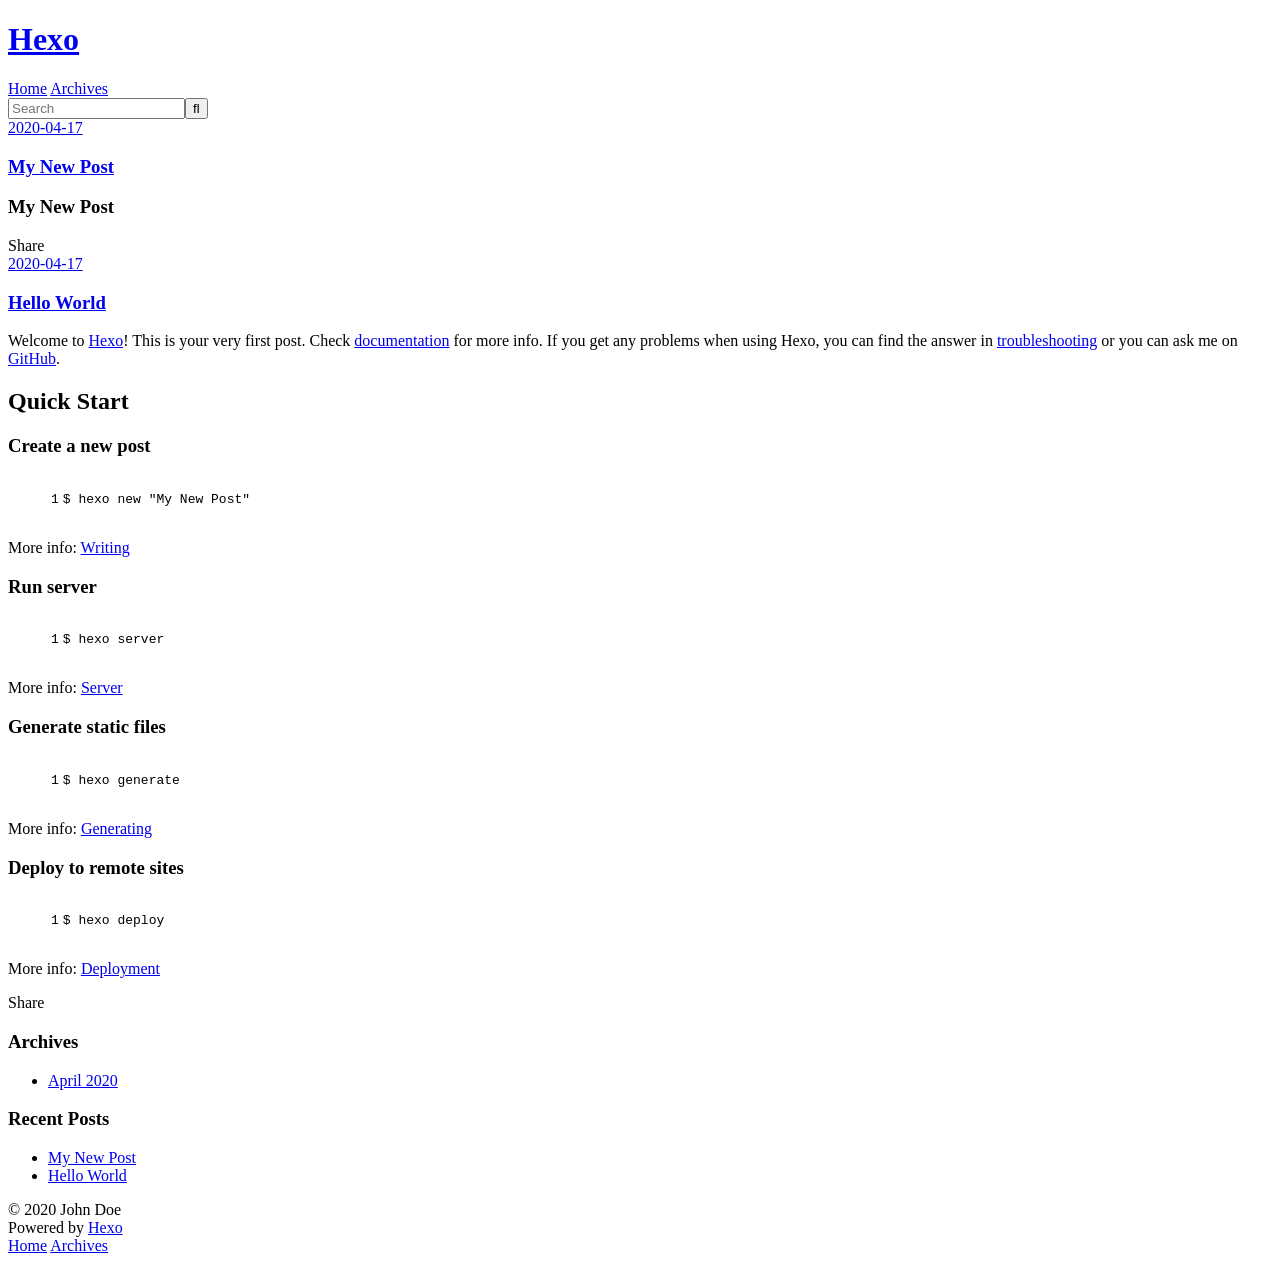
==== index.html @ 0b378f60 "Site updated: 2020-04-17 21:32:09" ====
<!DOCTYPE html>
<html>
<head>
  <meta charset="utf-8">
  

  
  <title>Hexo</title>
  <meta name="viewport" content="width=device-width, initial-scale=1, maximum-scale=1">
  <meta property="og:type" content="website">
<meta property="og:title" content="Hexo">
<meta property="og:url" content="http://yoursite.com/index.html">
<meta property="og:site_name" content="Hexo">
<meta property="og:locale" content="en_US">
<meta property="article:author" content="John Doe">
<meta name="twitter:card" content="summary">
  
    <link rel="alternate" href="/atom.xml" title="Hexo" type="application/atom+xml">
  
  
    <link rel="icon" href="/favicon.png">
  
  
    <link href="//fonts.googleapis.com/css?family=Source+Code+Pro" rel="stylesheet" type="text/css">
  
  
<link rel="stylesheet" href="/css/style.css">

<meta name="generator" content="Hexo 4.2.0"></head>

<body>
  <div id="container">
    <div id="wrap">
      <header id="header">
  <div id="banner"></div>
  <div id="header-outer" class="outer">
    <div id="header-title" class="inner">
      <h1 id="logo-wrap">
        <a href="/" id="logo">Hexo</a>
      </h1>
      
    </div>
    <div id="header-inner" class="inner">
      <nav id="main-nav">
        <a id="main-nav-toggle" class="nav-icon"></a>
        
          <a class="main-nav-link" href="/">Home</a>
        
          <a class="main-nav-link" href="/archives">Archives</a>
        
      </nav>
      <nav id="sub-nav">
        
          <a id="nav-rss-link" class="nav-icon" href="/atom.xml" title="RSS Feed"></a>
        
        <a id="nav-search-btn" class="nav-icon" title="Search"></a>
      </nav>
      <div id="search-form-wrap">
        <form action="//google.com/search" method="get" accept-charset="UTF-8" class="search-form"><input type="search" name="q" class="search-form-input" placeholder="Search"><button type="submit" class="search-form-submit">&#xF002;</button><input type="hidden" name="sitesearch" value="http://yoursite.com"></form>
      </div>
    </div>
  </div>
</header>
      <div class="outer">
        <section id="main">
  
    <article id="post-My-New-Post" class="article article-type-post" itemscope itemprop="blogPost">
  <div class="article-meta">
    <a href="/2020/04/17/My-New-Post/" class="article-date">
  <time datetime="2020-04-17T07:32:28.000Z" itemprop="datePublished">2020-04-17</time>
</a>
    
  </div>
  <div class="article-inner">
    
    
      <header class="article-header">
        
  
    <h1 itemprop="name">
      <a class="article-title" href="/2020/04/17/My-New-Post/">My New Post</a>
    </h1>
  

      </header>
    
    <div class="article-entry" itemprop="articleBody">
      
        <h1 id="My-New-Post"><a href="#My-New-Post" class="headerlink" title="My New Post"></a>My New Post</h1>
      
    </div>
    <footer class="article-footer">
      <a data-url="http://yoursite.com/2020/04/17/My-New-Post/" data-id="ck948cybp000098ot2glpe9fc" class="article-share-link">Share</a>
      
      
    </footer>
  </div>
  
</article>


  
    <article id="post-hello-world" class="article article-type-post" itemscope itemprop="blogPost">
  <div class="article-meta">
    <a href="/2020/04/17/hello-world/" class="article-date">
  <time datetime="2020-04-17T07:24:51.889Z" itemprop="datePublished">2020-04-17</time>
</a>
    
  </div>
  <div class="article-inner">
    
    
      <header class="article-header">
        
  
    <h1 itemprop="name">
      <a class="article-title" href="/2020/04/17/hello-world/">Hello World</a>
    </h1>
  

      </header>
    
    <div class="article-entry" itemprop="articleBody">
      
        <p>Welcome to <a href="https://hexo.io/" target="_blank" rel="noopener">Hexo</a>! This is your very first post. Check <a href="https://hexo.io/docs/" target="_blank" rel="noopener">documentation</a> for more info. If you get any problems when using Hexo, you can find the answer in <a href="https://hexo.io/docs/troubleshooting.html" target="_blank" rel="noopener">troubleshooting</a> or you can ask me on <a href="https://github.com/hexojs/hexo/issues" target="_blank" rel="noopener">GitHub</a>.</p>
<h2 id="Quick-Start"><a href="#Quick-Start" class="headerlink" title="Quick Start"></a>Quick Start</h2><h3 id="Create-a-new-post"><a href="#Create-a-new-post" class="headerlink" title="Create a new post"></a>Create a new post</h3><figure class="highlight bash"><table><tr><td class="gutter"><pre><span class="line">1</span><br></pre></td><td class="code"><pre><span class="line">$ hexo new <span class="string">"My New Post"</span></span><br></pre></td></tr></table></figure>

<p>More info: <a href="https://hexo.io/docs/writing.html" target="_blank" rel="noopener">Writing</a></p>
<h3 id="Run-server"><a href="#Run-server" class="headerlink" title="Run server"></a>Run server</h3><figure class="highlight bash"><table><tr><td class="gutter"><pre><span class="line">1</span><br></pre></td><td class="code"><pre><span class="line">$ hexo server</span><br></pre></td></tr></table></figure>

<p>More info: <a href="https://hexo.io/docs/server.html" target="_blank" rel="noopener">Server</a></p>
<h3 id="Generate-static-files"><a href="#Generate-static-files" class="headerlink" title="Generate static files"></a>Generate static files</h3><figure class="highlight bash"><table><tr><td class="gutter"><pre><span class="line">1</span><br></pre></td><td class="code"><pre><span class="line">$ hexo generate</span><br></pre></td></tr></table></figure>

<p>More info: <a href="https://hexo.io/docs/generating.html" target="_blank" rel="noopener">Generating</a></p>
<h3 id="Deploy-to-remote-sites"><a href="#Deploy-to-remote-sites" class="headerlink" title="Deploy to remote sites"></a>Deploy to remote sites</h3><figure class="highlight bash"><table><tr><td class="gutter"><pre><span class="line">1</span><br></pre></td><td class="code"><pre><span class="line">$ hexo deploy</span><br></pre></td></tr></table></figure>

<p>More info: <a href="https://hexo.io/docs/one-command-deployment.html" target="_blank" rel="noopener">Deployment</a></p>

      
    </div>
    <footer class="article-footer">
      <a data-url="http://yoursite.com/2020/04/17/hello-world/" data-id="ck948cybt000198ot1edp34wn" class="article-share-link">Share</a>
      
      
    </footer>
  </div>
  
</article>


  


</section>
        
          <aside id="sidebar">
  
    

  
    

  
    
  
    
  <div class="widget-wrap">
    <h3 class="widget-title">Archives</h3>
    <div class="widget">
      <ul class="archive-list"><li class="archive-list-item"><a class="archive-list-link" href="/archives/2020/04/">April 2020</a></li></ul>
    </div>
  </div>


  
    
  <div class="widget-wrap">
    <h3 class="widget-title">Recent Posts</h3>
    <div class="widget">
      <ul>
        
          <li>
            <a href="/2020/04/17/My-New-Post/">My New Post</a>
          </li>
        
          <li>
            <a href="/2020/04/17/hello-world/">Hello World</a>
          </li>
        
      </ul>
    </div>
  </div>

  
</aside>
        
      </div>
      <footer id="footer">
  
  <div class="outer">
    <div id="footer-info" class="inner">
      &copy; 2020 John Doe<br>
      Powered by <a href="http://hexo.io/" target="_blank">Hexo</a>
    </div>
  </div>
</footer>
    </div>
    <nav id="mobile-nav">
  
    <a href="/" class="mobile-nav-link">Home</a>
  
    <a href="/archives" class="mobile-nav-link">Archives</a>
  
</nav>
    

<script src="//ajax.googleapis.com/ajax/libs/jquery/2.0.3/jquery.min.js"></script>


  
<link rel="stylesheet" href="/fancybox/jquery.fancybox.css">

  
<script src="/fancybox/jquery.fancybox.pack.js"></script>




<script src="/js/script.js"></script>




  </div>
</body>
</html>
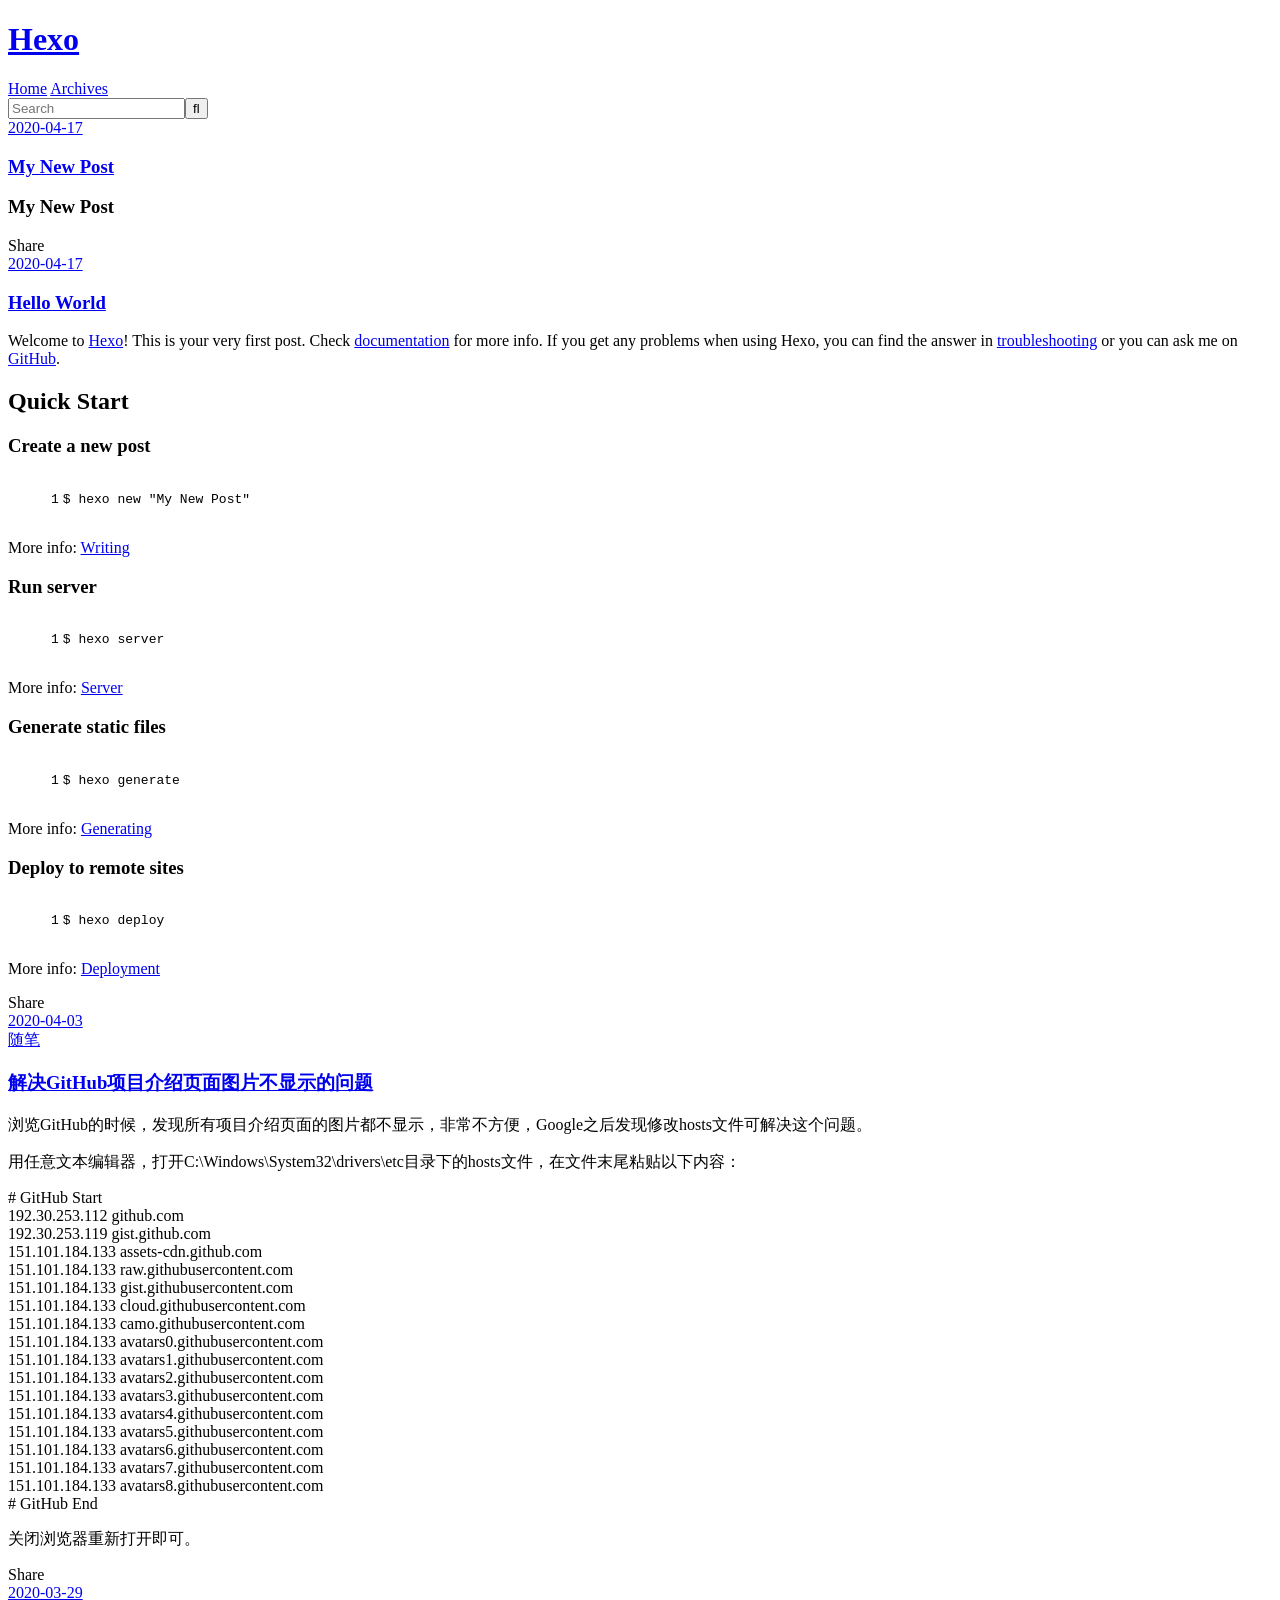
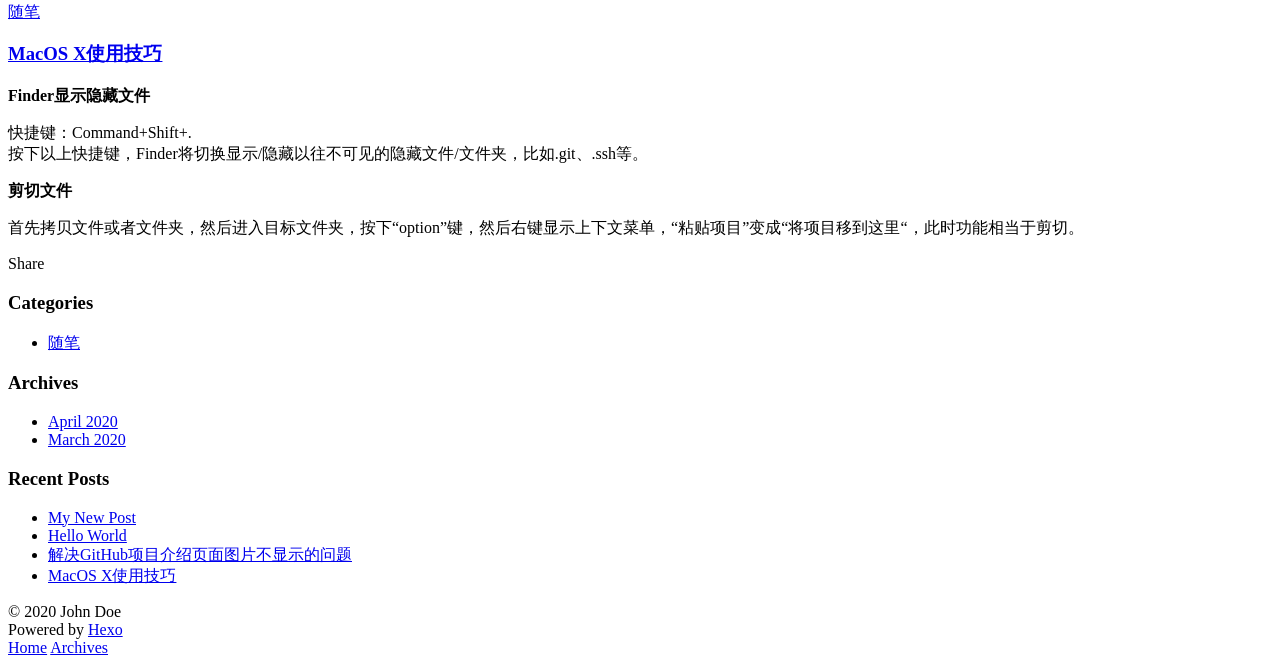
==== commit 588aaa38: "Site updated: 2020-04-17 23:24:12" ====
--- a/index.html
+++ b/index.html
@@ -90,7 +90,7 @@
       
     </div>
     <footer class="article-footer">
-      <a data-url="http://yoursite.com/2020/04/17/My-New-Post/" data-id="ck948cybp000098ot2glpe9fc" class="article-share-link">Share</a>
+      <a data-url="http://yoursite.com/2020/04/17/My-New-Post/" data-id="ck94cf2u40001vwotetg8adjn" class="article-share-link">Share</a>
       
       
     </footer>
@@ -139,7 +139,7 @@
       
     </div>
     <footer class="article-footer">
-      <a data-url="http://yoursite.com/2020/04/17/hello-world/" data-id="ck948cybt000198ot1edp34wn" class="article-share-link">Share</a>
+      <a data-url="http://yoursite.com/2020/04/17/hello-world/" data-id="ck94cf2u70003vwotg46yh1tg" class="article-share-link">Share</a>
       
       
     </footer>
@@ -149,6 +149,94 @@
 
 
   
+    <article id="post-fix-github-broken-image" class="article article-type-post" itemscope itemprop="blogPost">
+  <div class="article-meta">
+    <a href="/2020/04/03/fix-github-broken-image/" class="article-date">
+  <time datetime="2020-04-03T01:59:20.000Z" itemprop="datePublished">2020-04-03</time>
+</a>
+    
+  <div class="article-category">
+    <a class="article-category-link" href="/categories/%E9%9A%8F%E7%AC%94/">随笔</a>
+  </div>
+
+  </div>
+  <div class="article-inner">
+    
+    
+      <header class="article-header">
+        
+  
+    <h1 itemprop="name">
+      <a class="article-title" href="/2020/04/03/fix-github-broken-image/">解决GitHub项目介绍页面图片不显示的问题</a>
+    </h1>
+  
+
+      </header>
+    
+    <div class="article-entry" itemprop="articleBody">
+      
+        <p>浏览GitHub的时候，发现所有项目介绍页面的图片都不显示，非常不方便，Google之后发现修改hosts文件可解决这个问题。</p>
+<p>用任意文本编辑器，打开C:\Windows\System32\drivers\etc目录下的hosts文件，在文件末尾粘贴以下内容：</p>
+<p># GitHub Start<br>192.30.253.112 github.com<br>192.30.253.119 gist.github.com<br>151.101.184.133 assets-cdn.github.com<br>151.101.184.133 raw.githubusercontent.com<br>151.101.184.133 gist.githubusercontent.com<br>151.101.184.133 cloud.githubusercontent.com<br>151.101.184.133 camo.githubusercontent.com<br>151.101.184.133 avatars0.githubusercontent.com<br>151.101.184.133 avatars1.githubusercontent.com<br>151.101.184.133 avatars2.githubusercontent.com<br>151.101.184.133 avatars3.githubusercontent.com<br>151.101.184.133 avatars4.githubusercontent.com<br>151.101.184.133 avatars5.githubusercontent.com<br>151.101.184.133 avatars6.githubusercontent.com<br>151.101.184.133 avatars7.githubusercontent.com<br>151.101.184.133 avatars8.githubusercontent.com<br># GitHub End</p>
+<p>关闭浏览器重新打开即可。</p>
+
+      
+    </div>
+    <footer class="article-footer">
+      <a data-url="http://yoursite.com/2020/04/03/fix-github-broken-image/" data-id="ck94cf2u80004vwot5b9wc4i2" class="article-share-link">Share</a>
+      
+      
+    </footer>
+  </div>
+  
+</article>
+
+
+  
+    <article id="post-MacOS-X使用技巧" class="article article-type-post" itemscope itemprop="blogPost">
+  <div class="article-meta">
+    <a href="/2020/03/29/MacOS-X%E4%BD%BF%E7%94%A8%E6%8A%80%E5%B7%A7/" class="article-date">
+  <time datetime="2020-03-29T12:59:58.000Z" itemprop="datePublished">2020-03-29</time>
+</a>
+    
+  <div class="article-category">
+    <a class="article-category-link" href="/categories/%E9%9A%8F%E7%AC%94/">随笔</a>
+  </div>
+
+  </div>
+  <div class="article-inner">
+    
+    
+      <header class="article-header">
+        
+  
+    <h1 itemprop="name">
+      <a class="article-title" href="/2020/03/29/MacOS-X%E4%BD%BF%E7%94%A8%E6%8A%80%E5%B7%A7/">MacOS X使用技巧</a>
+    </h1>
+  
+
+      </header>
+    
+    <div class="article-entry" itemprop="articleBody">
+      
+        <p><strong>Finder显示隐藏文件</strong></p>
+<p>快捷键：Command+Shift+.<br>按下以上快捷键，Finder将切换显示/隐藏以往不可见的隐藏文件/文件夹，比如.git、.ssh等。</p>
+<p><strong>剪切文件</strong></p>
+<p>首先拷贝文件或者文件夹，然后进入目标文件夹，按下“option”键，然后右键显示上下文菜单，“粘贴项目”变成“将项目移到这里“，此时功能相当于剪切。</p>
+
+      
+    </div>
+    <footer class="article-footer">
+      <a data-url="http://yoursite.com/2020/03/29/MacOS-X%E4%BD%BF%E7%94%A8%E6%8A%80%E5%B7%A7/" data-id="ck94cf2tz0000vwotcxjwapz0" class="article-share-link">Share</a>
+      
+      
+    </footer>
+  </div>
+  
+</article>
+
+
+  
 
 
 </section>
@@ -156,6 +244,13 @@
           <aside id="sidebar">
   
     
+  <div class="widget-wrap">
+    <h3 class="widget-title">Categories</h3>
+    <div class="widget">
+      <ul class="category-list"><li class="category-list-item"><a class="category-list-link" href="/categories/%E9%9A%8F%E7%AC%94/">随笔</a></li></ul>
+    </div>
+  </div>
+
 
   
     
@@ -167,7 +262,7 @@
   <div class="widget-wrap">
     <h3 class="widget-title">Archives</h3>
     <div class="widget">
-      <ul class="archive-list"><li class="archive-list-item"><a class="archive-list-link" href="/archives/2020/04/">April 2020</a></li></ul>
+      <ul class="archive-list"><li class="archive-list-item"><a class="archive-list-link" href="/archives/2020/04/">April 2020</a></li><li class="archive-list-item"><a class="archive-list-link" href="/archives/2020/03/">March 2020</a></li></ul>
     </div>
   </div>
 
@@ -187,6 +282,14 @@
             <a href="/2020/04/17/hello-world/">Hello World</a>
           </li>
         
+          <li>
+            <a href="/2020/04/03/fix-github-broken-image/">解决GitHub项目介绍页面图片不显示的问题</a>
+          </li>
+        
+          <li>
+            <a href="/2020/03/29/MacOS-X%E4%BD%BF%E7%94%A8%E6%8A%80%E5%B7%A7/">MacOS X使用技巧</a>
+          </li>
+        
       </ul>
     </div>
   </div>
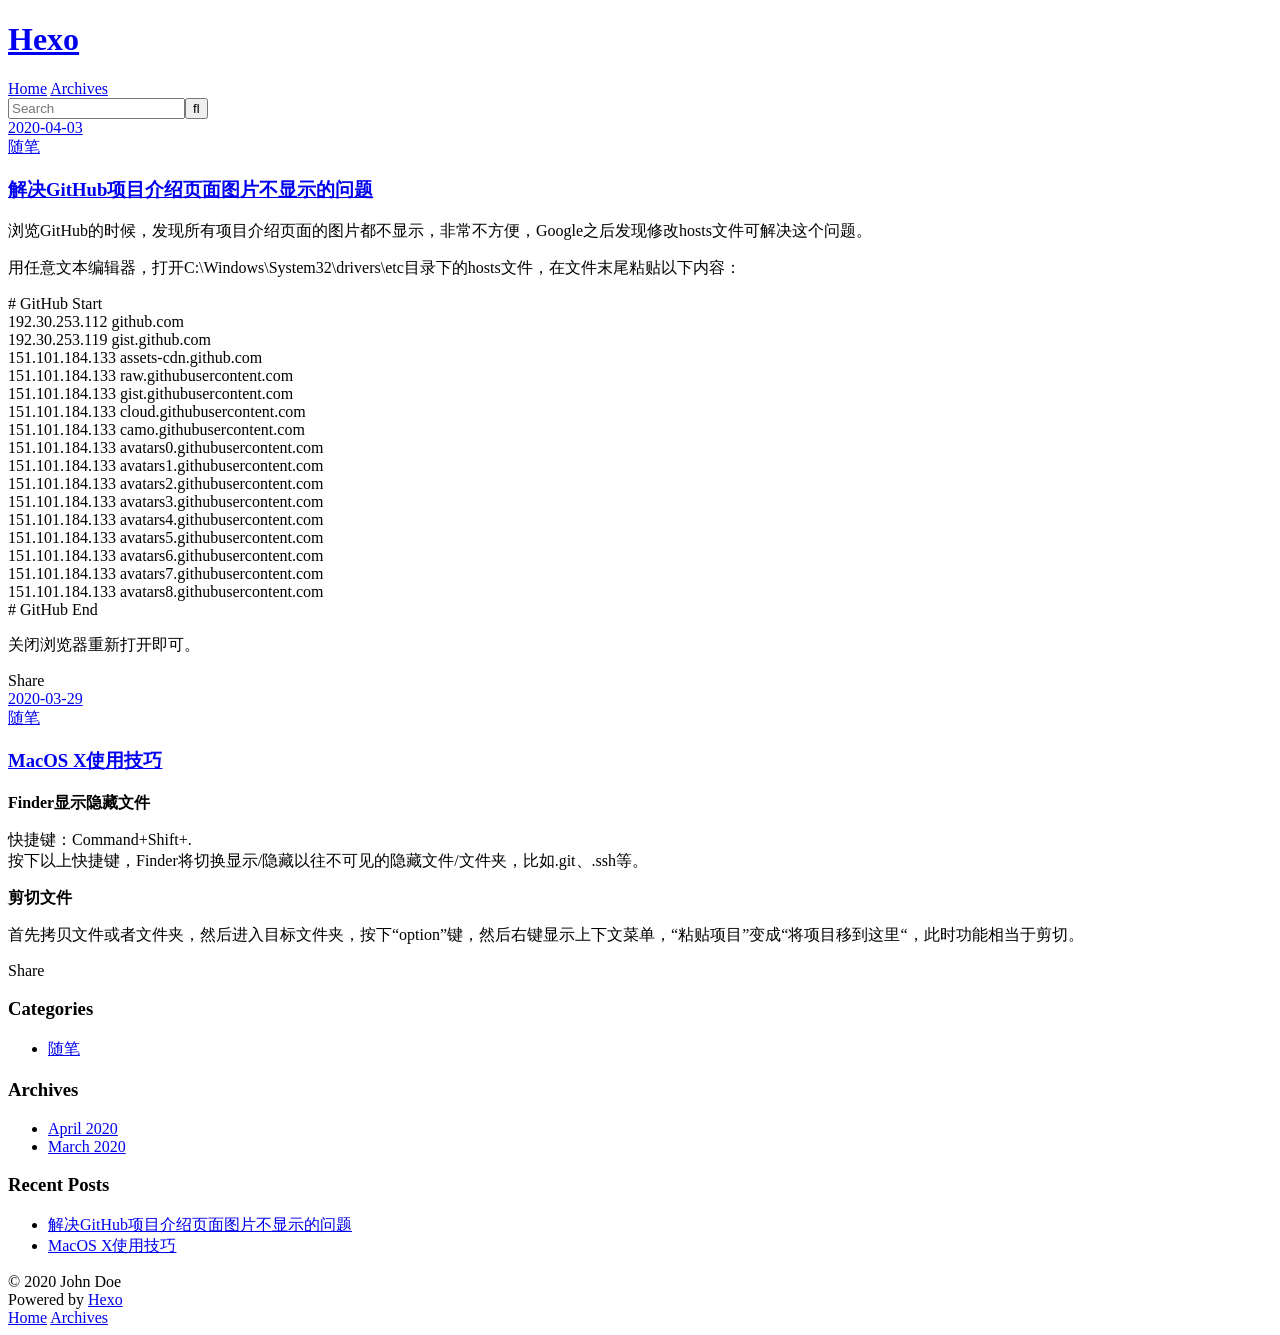
==== commit 92699552: "Site updated: 2020-04-17 23:25:59" ====
--- a/index.html
+++ b/index.html
@@ -64,91 +64,6 @@
       <div class="outer">
         <section id="main">
   
-    <article id="post-My-New-Post" class="article article-type-post" itemscope itemprop="blogPost">
-  <div class="article-meta">
-    <a href="/2020/04/17/My-New-Post/" class="article-date">
-  <time datetime="2020-04-17T07:32:28.000Z" itemprop="datePublished">2020-04-17</time>
-</a>
-    
-  </div>
-  <div class="article-inner">
-    
-    
-      <header class="article-header">
-        
-  
-    <h1 itemprop="name">
-      <a class="article-title" href="/2020/04/17/My-New-Post/">My New Post</a>
-    </h1>
-  
-
-      </header>
-    
-    <div class="article-entry" itemprop="articleBody">
-      
-        <h1 id="My-New-Post"><a href="#My-New-Post" class="headerlink" title="My New Post"></a>My New Post</h1>
-      
-    </div>
-    <footer class="article-footer">
-      <a data-url="http://yoursite.com/2020/04/17/My-New-Post/" data-id="ck94cf2u40001vwotetg8adjn" class="article-share-link">Share</a>
-      
-      
-    </footer>
-  </div>
-  
-</article>
-
-
-  
-    <article id="post-hello-world" class="article article-type-post" itemscope itemprop="blogPost">
-  <div class="article-meta">
-    <a href="/2020/04/17/hello-world/" class="article-date">
-  <time datetime="2020-04-17T07:24:51.889Z" itemprop="datePublished">2020-04-17</time>
-</a>
-    
-  </div>
-  <div class="article-inner">
-    
-    
-      <header class="article-header">
-        
-  
-    <h1 itemprop="name">
-      <a class="article-title" href="/2020/04/17/hello-world/">Hello World</a>
-    </h1>
-  
-
-      </header>
-    
-    <div class="article-entry" itemprop="articleBody">
-      
-        <p>Welcome to <a href="https://hexo.io/" target="_blank" rel="noopener">Hexo</a>! This is your very first post. Check <a href="https://hexo.io/docs/" target="_blank" rel="noopener">documentation</a> for more info. If you get any problems when using Hexo, you can find the answer in <a href="https://hexo.io/docs/troubleshooting.html" target="_blank" rel="noopener">troubleshooting</a> or you can ask me on <a href="https://github.com/hexojs/hexo/issues" target="_blank" rel="noopener">GitHub</a>.</p>
-<h2 id="Quick-Start"><a href="#Quick-Start" class="headerlink" title="Quick Start"></a>Quick Start</h2><h3 id="Create-a-new-post"><a href="#Create-a-new-post" class="headerlink" title="Create a new post"></a>Create a new post</h3><figure class="highlight bash"><table><tr><td class="gutter"><pre><span class="line">1</span><br></pre></td><td class="code"><pre><span class="line">$ hexo new <span class="string">"My New Post"</span></span><br></pre></td></tr></table></figure>
-
-<p>More info: <a href="https://hexo.io/docs/writing.html" target="_blank" rel="noopener">Writing</a></p>
-<h3 id="Run-server"><a href="#Run-server" class="headerlink" title="Run server"></a>Run server</h3><figure class="highlight bash"><table><tr><td class="gutter"><pre><span class="line">1</span><br></pre></td><td class="code"><pre><span class="line">$ hexo server</span><br></pre></td></tr></table></figure>
-
-<p>More info: <a href="https://hexo.io/docs/server.html" target="_blank" rel="noopener">Server</a></p>
-<h3 id="Generate-static-files"><a href="#Generate-static-files" class="headerlink" title="Generate static files"></a>Generate static files</h3><figure class="highlight bash"><table><tr><td class="gutter"><pre><span class="line">1</span><br></pre></td><td class="code"><pre><span class="line">$ hexo generate</span><br></pre></td></tr></table></figure>
-
-<p>More info: <a href="https://hexo.io/docs/generating.html" target="_blank" rel="noopener">Generating</a></p>
-<h3 id="Deploy-to-remote-sites"><a href="#Deploy-to-remote-sites" class="headerlink" title="Deploy to remote sites"></a>Deploy to remote sites</h3><figure class="highlight bash"><table><tr><td class="gutter"><pre><span class="line">1</span><br></pre></td><td class="code"><pre><span class="line">$ hexo deploy</span><br></pre></td></tr></table></figure>
-
-<p>More info: <a href="https://hexo.io/docs/one-command-deployment.html" target="_blank" rel="noopener">Deployment</a></p>
-
-      
-    </div>
-    <footer class="article-footer">
-      <a data-url="http://yoursite.com/2020/04/17/hello-world/" data-id="ck94cf2u70003vwotg46yh1tg" class="article-share-link">Share</a>
-      
-      
-    </footer>
-  </div>
-  
-</article>
-
-
-  
     <article id="post-fix-github-broken-image" class="article article-type-post" itemscope itemprop="blogPost">
   <div class="article-meta">
     <a href="/2020/04/03/fix-github-broken-image/" class="article-date">
@@ -275,14 +190,6 @@
       <ul>
         
           <li>
-            <a href="/2020/04/17/My-New-Post/">My New Post</a>
-          </li>
-        
-          <li>
-            <a href="/2020/04/17/hello-world/">Hello World</a>
-          </li>
-        
-          <li>
             <a href="/2020/04/03/fix-github-broken-image/">解决GitHub项目介绍页面图片不显示的问题</a>
           </li>
         
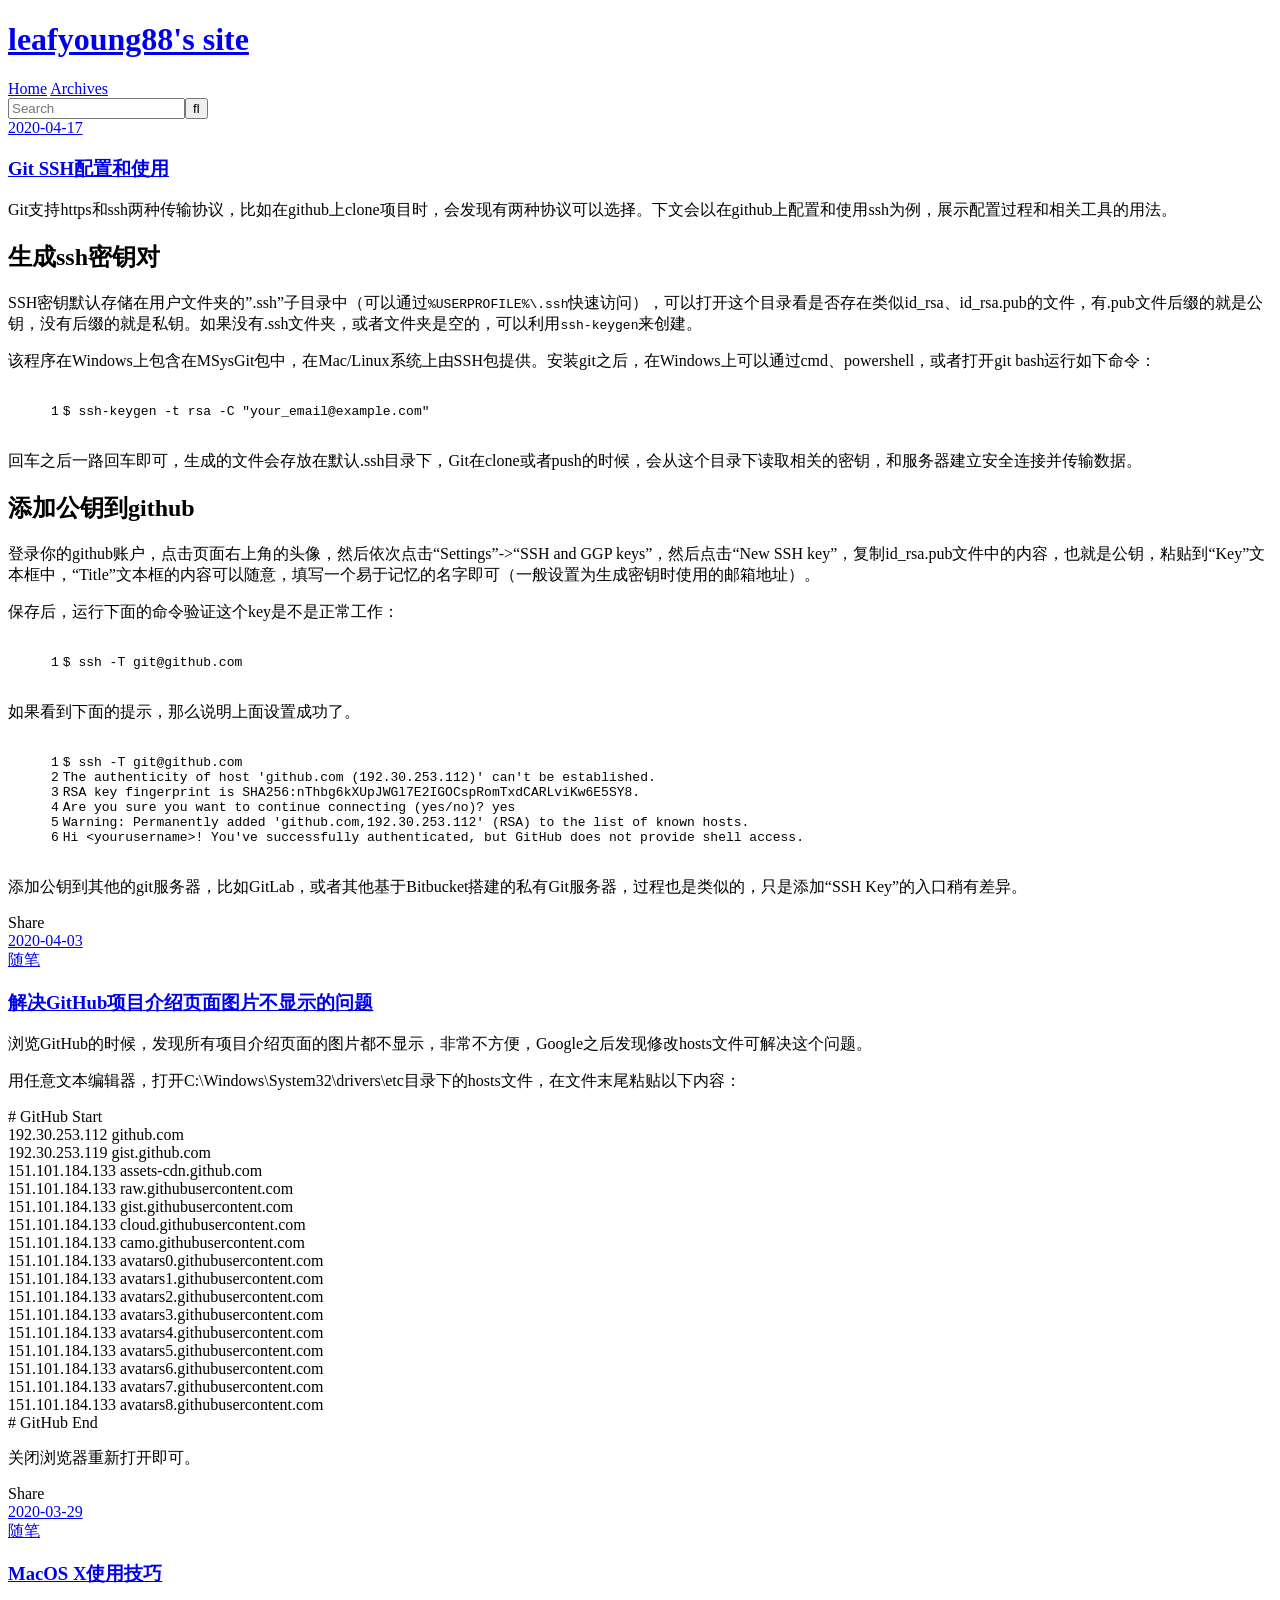
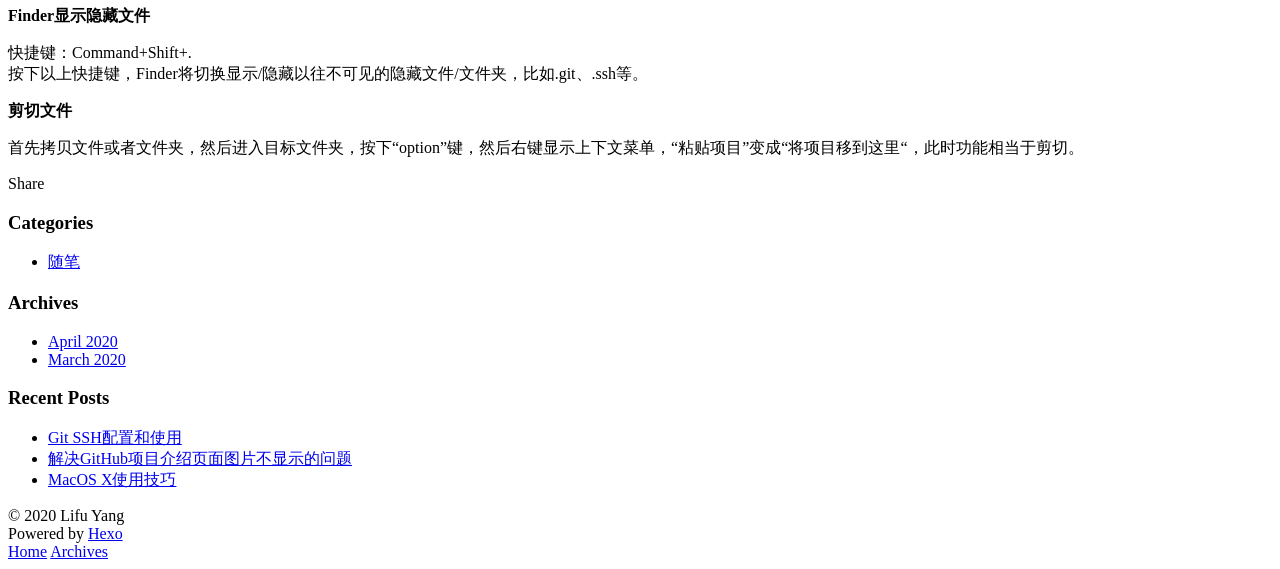
==== commit 2b7185af: "Site updated: 2020-04-17 23:34:33" ====
--- a/index.html
+++ b/index.html
@@ -5,17 +5,17 @@
   
 
   
-  <title>Hexo</title>
+  <title>leafyoung88&#39;s site</title>
   <meta name="viewport" content="width=device-width, initial-scale=1, maximum-scale=1">
   <meta property="og:type" content="website">
-<meta property="og:title" content="Hexo">
-<meta property="og:url" content="http://yoursite.com/index.html">
-<meta property="og:site_name" content="Hexo">
+<meta property="og:title" content="leafyoung88&#39;s site">
+<meta property="og:url" content="http://leafyoung88.github.io/index.html">
+<meta property="og:site_name" content="leafyoung88&#39;s site">
 <meta property="og:locale" content="en_US">
-<meta property="article:author" content="John Doe">
+<meta property="article:author" content="Lifu Yang">
 <meta name="twitter:card" content="summary">
   
-    <link rel="alternate" href="/atom.xml" title="Hexo" type="application/atom+xml">
+    <link rel="alternate" href="/atom.xml" title="leafyoung88&#39;s site" type="application/atom+xml">
   
   
     <link rel="icon" href="/favicon.png">
@@ -36,7 +36,7 @@
   <div id="header-outer" class="outer">
     <div id="header-title" class="inner">
       <h1 id="logo-wrap">
-        <a href="/" id="logo">Hexo</a>
+        <a href="/" id="logo">leafyoung88&#39;s site</a>
       </h1>
       
     </div>
@@ -56,13 +56,63 @@
         <a id="nav-search-btn" class="nav-icon" title="Search"></a>
       </nav>
       <div id="search-form-wrap">
-        <form action="//google.com/search" method="get" accept-charset="UTF-8" class="search-form"><input type="search" name="q" class="search-form-input" placeholder="Search"><button type="submit" class="search-form-submit">&#xF002;</button><input type="hidden" name="sitesearch" value="http://yoursite.com"></form>
+        <form action="//google.com/search" method="get" accept-charset="UTF-8" class="search-form"><input type="search" name="q" class="search-form-input" placeholder="Search"><button type="submit" class="search-form-submit">&#xF002;</button><input type="hidden" name="sitesearch" value="http://leafyoung88.github.io"></form>
       </div>
     </div>
   </div>
 </header>
       <div class="outer">
         <section id="main">
+  
+    <article id="post-Git-SSH配置和使用" class="article article-type-post" itemscope itemprop="blogPost">
+  <div class="article-meta">
+    <a href="/2020/04/17/Git-SSH%E9%85%8D%E7%BD%AE%E5%92%8C%E4%BD%BF%E7%94%A8/" class="article-date">
+  <time datetime="2020-04-17T15:29:57.000Z" itemprop="datePublished">2020-04-17</time>
+</a>
+    
+  </div>
+  <div class="article-inner">
+    
+    
+      <header class="article-header">
+        
+  
+    <h1 itemprop="name">
+      <a class="article-title" href="/2020/04/17/Git-SSH%E9%85%8D%E7%BD%AE%E5%92%8C%E4%BD%BF%E7%94%A8/">Git SSH配置和使用</a>
+    </h1>
+  
+
+      </header>
+    
+    <div class="article-entry" itemprop="articleBody">
+      
+        <p>Git支持https和ssh两种传输协议，比如在github上clone项目时，会发现有两种协议可以选择。下文会以在github上配置和使用ssh为例，展示配置过程和相关工具的用法。</p>
+<h2 id="生成ssh密钥对"><a href="#生成ssh密钥对" class="headerlink" title="生成ssh密钥对"></a>生成ssh密钥对</h2><p>SSH密钥默认存储在用户文件夹的”.ssh”子目录中（可以通过<code>%USERPROFILE%\.ssh</code>快速访问），可以打开这个目录看是否存在类似id_rsa、id_rsa.pub的文件，有.pub文件后缀的就是公钥，没有后缀的就是私钥。如果没有.ssh文件夹，或者文件夹是空的，可以利用<code>ssh-keygen</code>来创建。</p>
+<p> 该程序在Windows上包含在MSysGit包中，在Mac/Linux系统上由SSH包提供。安装git之后，在Windows上可以通过cmd、powershell，或者打开git bash运行如下命令：</p>
+<figure class="highlight bash"><table><tr><td class="gutter"><pre><span class="line">1</span><br></pre></td><td class="code"><pre><span class="line">$ ssh-keygen -t rsa -C <span class="string">"your_email@example.com"</span></span><br></pre></td></tr></table></figure>
+
+<p>回车之后一路回车即可，生成的文件会存放在默认.ssh目录下，Git在clone或者push的时候，会从这个目录下读取相关的密钥，和服务器建立安全连接并传输数据。</p>
+<h2 id="添加公钥到github"><a href="#添加公钥到github" class="headerlink" title="添加公钥到github"></a>添加公钥到github</h2><p>登录你的github账户，点击页面右上角的头像，然后依次点击“Settings”-&gt;“SSH and GGP keys”，然后点击“New SSH key”，复制id_rsa.pub文件中的内容，也就是公钥，粘贴到“Key”文本框中，“Title”文本框的内容可以随意，填写一个易于记忆的名字即可（一般设置为生成密钥时使用的邮箱地址）。</p>
+<p>保存后，运行下面的命令验证这个key是不是正常工作：</p>
+<figure class="highlight bash"><table><tr><td class="gutter"><pre><span class="line">1</span><br></pre></td><td class="code"><pre><span class="line">$ ssh -T git@github.com</span><br></pre></td></tr></table></figure>
+
+<p>如果看到下面的提示，那么说明上面设置成功了。</p>
+<figure class="highlight bash"><table><tr><td class="gutter"><pre><span class="line">1</span><br><span class="line">2</span><br><span class="line">3</span><br><span class="line">4</span><br><span class="line">5</span><br><span class="line">6</span><br></pre></td><td class="code"><pre><span class="line">$ ssh -T git@github.com</span><br><span class="line">The authenticity of host <span class="string">'github.com (192.30.253.112)'</span> can<span class="string">'t be established.</span></span><br><span class="line"><span class="string">RSA key fingerprint is SHA256:nThbg6kXUpJWGl7E2IGOCspRomTxdCARLviKw6E5SY8.</span></span><br><span class="line"><span class="string">Are you sure you want to continue connecting (yes/no)? yes</span></span><br><span class="line"><span class="string">Warning: Permanently added '</span>github.com,192.30.253.112<span class="string">' (RSA) to the list of known hosts.</span></span><br><span class="line"><span class="string">Hi &lt;yourusername&gt;! You'</span>ve successfully authenticated, but GitHub does not provide shell access.</span><br></pre></td></tr></table></figure>
+
+<p>添加公钥到其他的git服务器，比如GitLab，或者其他基于Bitbucket搭建的私有Git服务器，过程也是类似的，只是添加“SSH Key”的入口稍有差异。</p>
+
+      
+    </div>
+    <footer class="article-footer">
+      <a data-url="http://leafyoung88.github.io/2020/04/17/Git-SSH%E9%85%8D%E7%BD%AE%E5%92%8C%E4%BD%BF%E7%94%A8/" data-id="ck94csgpf0000vsotdiz9fmmb" class="article-share-link">Share</a>
+      
+      
+    </footer>
+  </div>
+  
+</article>
+
+
   
     <article id="post-fix-github-broken-image" class="article article-type-post" itemscope itemprop="blogPost">
   <div class="article-meta">
@@ -98,7 +148,7 @@
       
     </div>
     <footer class="article-footer">
-      <a data-url="http://yoursite.com/2020/04/03/fix-github-broken-image/" data-id="ck94cf2u80004vwot5b9wc4i2" class="article-share-link">Share</a>
+      <a data-url="http://leafyoung88.github.io/2020/04/03/fix-github-broken-image/" data-id="ck94csgpk0002vsot4yngb3zk" class="article-share-link">Share</a>
       
       
     </footer>
@@ -142,7 +192,7 @@
       
     </div>
     <footer class="article-footer">
-      <a data-url="http://yoursite.com/2020/03/29/MacOS-X%E4%BD%BF%E7%94%A8%E6%8A%80%E5%B7%A7/" data-id="ck94cf2tz0000vwotcxjwapz0" class="article-share-link">Share</a>
+      <a data-url="http://leafyoung88.github.io/2020/03/29/MacOS-X%E4%BD%BF%E7%94%A8%E6%8A%80%E5%B7%A7/" data-id="ck94csgpj0001vsotgro779c4" class="article-share-link">Share</a>
       
       
     </footer>
@@ -190,6 +240,10 @@
       <ul>
         
           <li>
+            <a href="/2020/04/17/Git-SSH%E9%85%8D%E7%BD%AE%E5%92%8C%E4%BD%BF%E7%94%A8/">Git SSH配置和使用</a>
+          </li>
+        
+          <li>
             <a href="/2020/04/03/fix-github-broken-image/">解决GitHub项目介绍页面图片不显示的问题</a>
           </li>
         
@@ -209,7 +263,7 @@
   
   <div class="outer">
     <div id="footer-info" class="inner">
-      &copy; 2020 John Doe<br>
+      &copy; 2020 Lifu Yang<br>
       Powered by <a href="http://hexo.io/" target="_blank">Hexo</a>
     </div>
   </div>
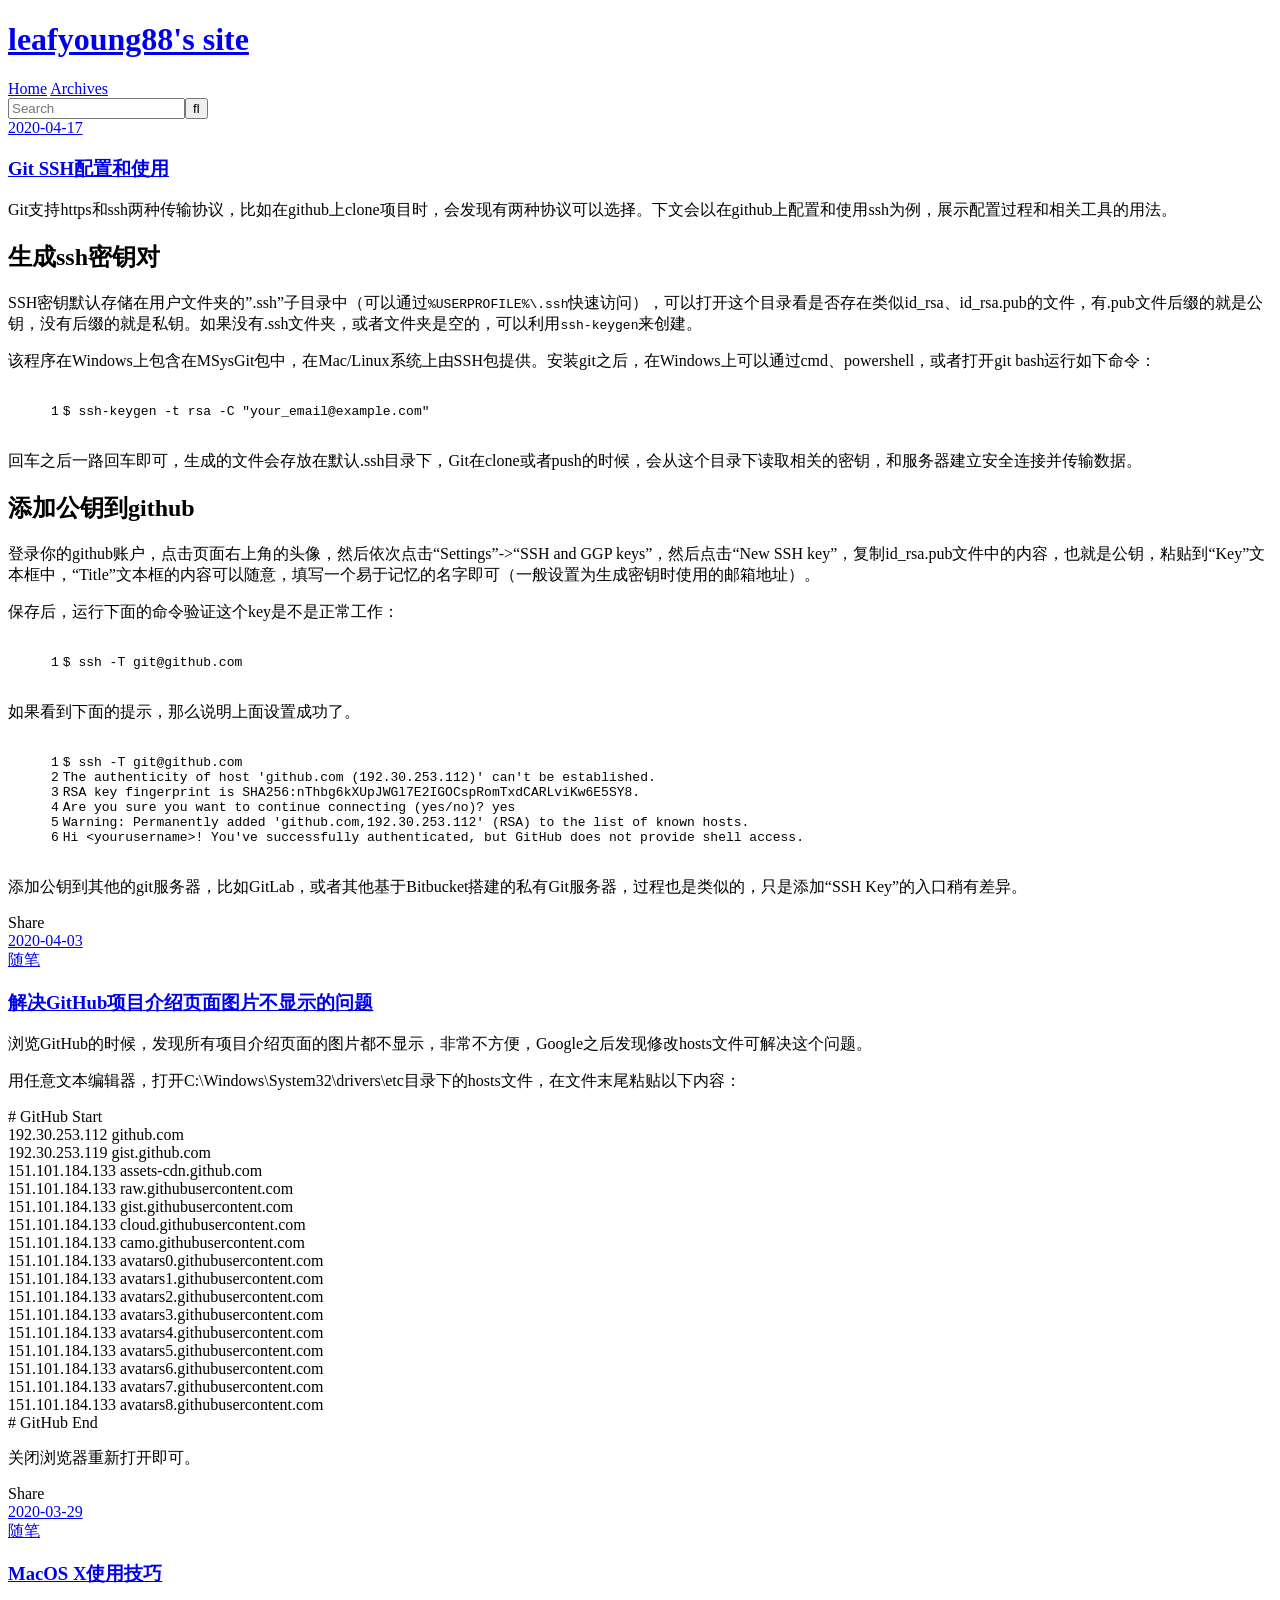
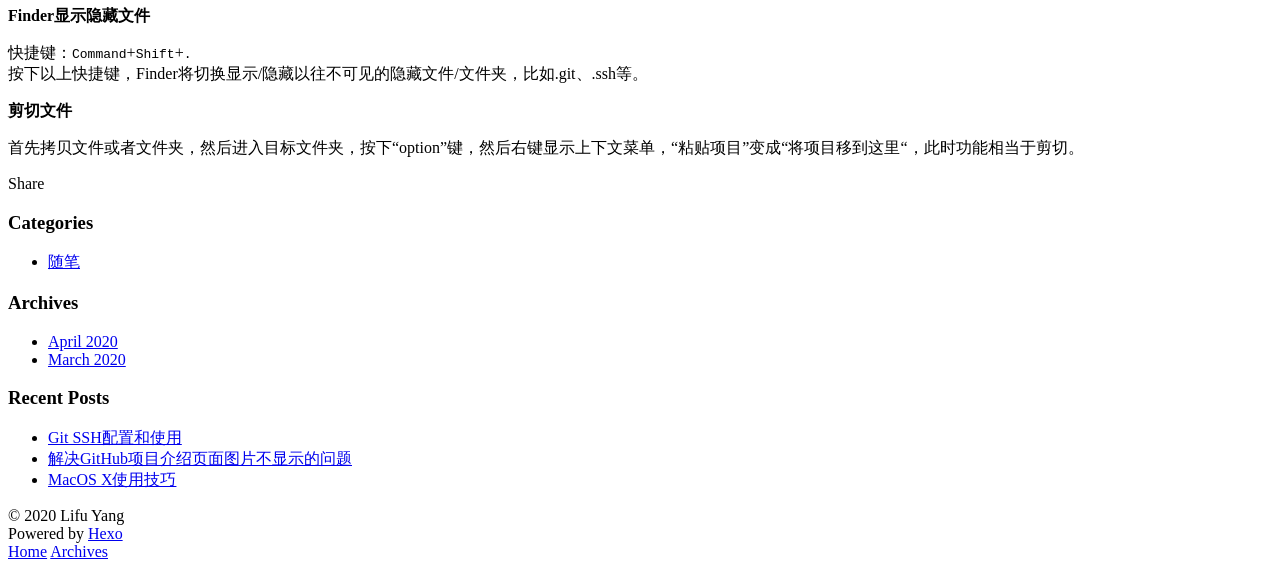
==== commit 432e619a: "Site updated: 2020-04-17 23:36:46" ====
--- a/index.html
+++ b/index.html
@@ -185,7 +185,7 @@
     <div class="article-entry" itemprop="articleBody">
       
         <p><strong>Finder显示隐藏文件</strong></p>
-<p>快捷键：Command+Shift+.<br>按下以上快捷键，Finder将切换显示/隐藏以往不可见的隐藏文件/文件夹，比如.git、.ssh等。</p>
+<p>快捷键：<kbd>Command</kbd>+<kbd>Shift</kbd>+<kbd>.</kbd><br>按下以上快捷键，Finder将切换显示/隐藏以往不可见的隐藏文件/文件夹，比如.git、.ssh等。</p>
 <p><strong>剪切文件</strong></p>
 <p>首先拷贝文件或者文件夹，然后进入目标文件夹，按下“option”键，然后右键显示上下文菜单，“粘贴项目”变成“将项目移到这里“，此时功能相当于剪切。</p>
 
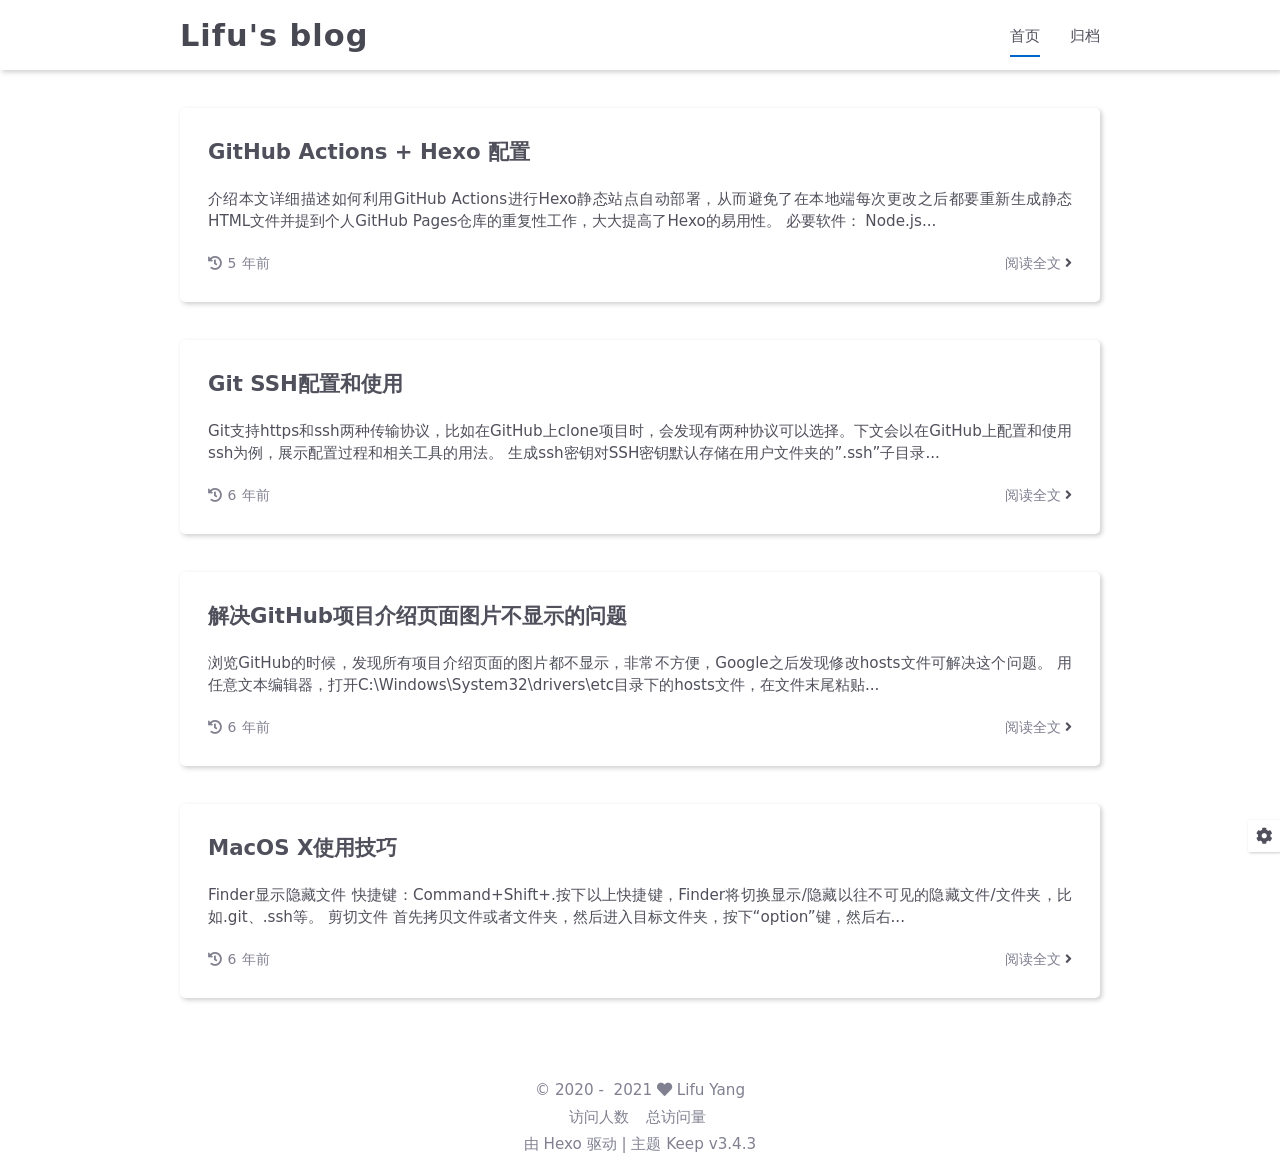
==== commit 8c7738ac: "Site updated: 2021-08-19 07:30:00" ====
--- a/index.html
+++ b/index.html
@@ -1,300 +1,379 @@
 <!DOCTYPE html>
-<html>
+<html lang="zh-CN">
 <head>
-  <meta charset="utf-8">
-  
-
-  
-  <title>leafyoung88&#39;s site</title>
-  <meta name="viewport" content="width=device-width, initial-scale=1, maximum-scale=1">
-  <meta property="og:type" content="website">
-<meta property="og:title" content="leafyoung88&#39;s site">
-<meta property="og:url" content="http://leafyoung88.github.io/index.html">
-<meta property="og:site_name" content="leafyoung88&#39;s site">
-<meta property="og:locale" content="en_US">
-<meta property="article:author" content="Lifu Yang">
-<meta name="twitter:card" content="summary">
-  
-    <link rel="alternate" href="/atom.xml" title="leafyoung88&#39;s site" type="application/atom+xml">
-  
-  
-    <link rel="icon" href="/favicon.png">
-  
-  
-    <link href="//fonts.googleapis.com/css?family=Source+Code+Pro" rel="stylesheet" type="text/css">
-  
-  
+    <meta charset="utf-8">
+    <meta name="viewport" content="width=device-width, initial-scale=1, maximum-scale=1">
+    <meta name="keywords" content="Hexo Theme Keep">
+    <meta name="description" content="Hexo Theme Keep">
+    <meta name="author" content="Lifu Yang">
+    
+    <title>
+        
+        Lifu&#39;s blog
+    </title>
+    
 <link rel="stylesheet" href="/css/style.css">
 
-<meta name="generator" content="Hexo 4.2.0"></head>
+    <link rel="shortcut icon" href="/images/avatar.png">
+    
+<link rel="stylesheet" href="/css/font-awesome.min.css">
+
+    <script id="hexo-configurations">
+    let KEEP = window.KEEP || {};
+    KEEP.hexo_config = {"hostname":"leafyoung88.github.io","root":"/","language":"zh-CN"};
+    KEEP.theme_config = {"toc":{"enable":true,"number":false,"expand_all":true,"init_open":false},"style":{"primary_color":"#0066CC","avatar":"/images/avatar.png","favicon":"/images/avatar.png","article_img_align":"left","left_side_width":"260px","content_max_width":"920px","hover":{"shadow":false,"scale":false},"first_screen":{"enable":false,"background_img":"/images/bg.svg","description":"Keep writing and Keep loving."},"scroll":{"progress_bar":{"enable":false},"percent":{"enable":false}}},"local_search":{"enable":false,"preload":false},"code_copy":{"enable":true,"style":"default"},"pjax":{"enable":false},"lazyload":{"enable":false},"version":"3.4.3"};
+    KEEP.language_ago = {"second":"%s 秒前","minute":"%s 分钟前","hour":"%s 小时前","day":"%s 天前","week":"%s 周前","month":"%s 月前","year":"%s 年前"};
+  </script>
+<meta name="generator" content="Hexo 5.4.0"></head>
+
 
 <body>
-  <div id="container">
-    <div id="wrap">
-      <header id="header">
-  <div id="banner"></div>
-  <div id="header-outer" class="outer">
-    <div id="header-title" class="inner">
-      <h1 id="logo-wrap">
-        <a href="/" id="logo">leafyoung88&#39;s site</a>
-      </h1>
-      
-    </div>
-    <div id="header-inner" class="inner">
-      <nav id="main-nav">
-        <a id="main-nav-toggle" class="nav-icon"></a>
-        
-          <a class="main-nav-link" href="/">Home</a>
-        
-          <a class="main-nav-link" href="/archives">Archives</a>
-        
-      </nav>
-      <nav id="sub-nav">
-        
-          <a id="nav-rss-link" class="nav-icon" href="/atom.xml" title="RSS Feed"></a>
-        
-        <a id="nav-search-btn" class="nav-icon" title="Search"></a>
-      </nav>
-      <div id="search-form-wrap">
-        <form action="//google.com/search" method="get" accept-charset="UTF-8" class="search-form"><input type="search" name="q" class="search-form-input" placeholder="Search"><button type="submit" class="search-form-submit">&#xF002;</button><input type="hidden" name="sitesearch" value="http://leafyoung88.github.io"></form>
-      </div>
-    </div>
-  </div>
+<div class="progress-bar-container">
+    
+
+    
+</div>
+
+
+<main class="page-container">
+
+    
+
+    <div class="page-main-content">
+
+        <div class="page-main-content-top">
+            <header class="header-wrapper">
+
+    <div class="header-content">
+        <div class="left">
+            
+            <a class="logo-title" href="/">
+                Lifu&#39;s blog
+            </a>
+        </div>
+
+        <div class="right">
+            <div class="pc">
+                <ul class="menu-list">
+                    
+                        <li class="menu-item">
+                            <a class="active"
+                               href="/"
+                            >
+                                首页
+                            </a>
+                        </li>
+                    
+                        <li class="menu-item">
+                            <a class=""
+                               href="/archives"
+                            >
+                                归档
+                            </a>
+                        </li>
+                    
+                    
+                </ul>
+            </div>
+            <div class="mobile">
+                
+                <div class="icon-item menu-bar">
+                    <div class="menu-bar-middle"></div>
+                </div>
+            </div>
+        </div>
+    </div>
+
+    <div class="header-drawer">
+        <ul class="drawer-menu-list">
+            
+                <li class="drawer-menu-item flex-center">
+                    <a class="active"
+                       href="/">首页</a>
+                </li>
+            
+                <li class="drawer-menu-item flex-center">
+                    <a class=""
+                       href="/archives">归档</a>
+                </li>
+            
+        </ul>
+    </div>
+
+    <div class="window-mask"></div>
+
 </header>
-      <div class="outer">
-        <section id="main">
-  
-    <article id="post-Git-SSH配置和使用" class="article article-type-post" itemscope itemprop="blogPost">
-  <div class="article-meta">
-    <a href="/2020/04/17/Git-SSH%E9%85%8D%E7%BD%AE%E5%92%8C%E4%BD%BF%E7%94%A8/" class="article-date">
-  <time datetime="2020-04-17T15:29:57.000Z" itemprop="datePublished">2020-04-17</time>
-</a>
-    
-  </div>
-  <div class="article-inner">
-    
-    
-      <header class="article-header">
-        
-  
-    <h1 itemprop="name">
-      <a class="article-title" href="/2020/04/17/Git-SSH%E9%85%8D%E7%BD%AE%E5%92%8C%E4%BD%BF%E7%94%A8/">Git SSH配置和使用</a>
-    </h1>
-  
-
-      </header>
-    
-    <div class="article-entry" itemprop="articleBody">
-      
-        <p>Git支持https和ssh两种传输协议，比如在github上clone项目时，会发现有两种协议可以选择。下文会以在github上配置和使用ssh为例，展示配置过程和相关工具的用法。</p>
-<h2 id="生成ssh密钥对"><a href="#生成ssh密钥对" class="headerlink" title="生成ssh密钥对"></a>生成ssh密钥对</h2><p>SSH密钥默认存储在用户文件夹的”.ssh”子目录中（可以通过<code>%USERPROFILE%\.ssh</code>快速访问），可以打开这个目录看是否存在类似id_rsa、id_rsa.pub的文件，有.pub文件后缀的就是公钥，没有后缀的就是私钥。如果没有.ssh文件夹，或者文件夹是空的，可以利用<code>ssh-keygen</code>来创建。</p>
-<p> 该程序在Windows上包含在MSysGit包中，在Mac/Linux系统上由SSH包提供。安装git之后，在Windows上可以通过cmd、powershell，或者打开git bash运行如下命令：</p>
-<figure class="highlight bash"><table><tr><td class="gutter"><pre><span class="line">1</span><br></pre></td><td class="code"><pre><span class="line">$ ssh-keygen -t rsa -C <span class="string">"your_email@example.com"</span></span><br></pre></td></tr></table></figure>
-
-<p>回车之后一路回车即可，生成的文件会存放在默认.ssh目录下，Git在clone或者push的时候，会从这个目录下读取相关的密钥，和服务器建立安全连接并传输数据。</p>
-<h2 id="添加公钥到github"><a href="#添加公钥到github" class="headerlink" title="添加公钥到github"></a>添加公钥到github</h2><p>登录你的github账户，点击页面右上角的头像，然后依次点击“Settings”-&gt;“SSH and GGP keys”，然后点击“New SSH key”，复制id_rsa.pub文件中的内容，也就是公钥，粘贴到“Key”文本框中，“Title”文本框的内容可以随意，填写一个易于记忆的名字即可（一般设置为生成密钥时使用的邮箱地址）。</p>
-<p>保存后，运行下面的命令验证这个key是不是正常工作：</p>
-<figure class="highlight bash"><table><tr><td class="gutter"><pre><span class="line">1</span><br></pre></td><td class="code"><pre><span class="line">$ ssh -T git@github.com</span><br></pre></td></tr></table></figure>
-
-<p>如果看到下面的提示，那么说明上面设置成功了。</p>
-<figure class="highlight bash"><table><tr><td class="gutter"><pre><span class="line">1</span><br><span class="line">2</span><br><span class="line">3</span><br><span class="line">4</span><br><span class="line">5</span><br><span class="line">6</span><br></pre></td><td class="code"><pre><span class="line">$ ssh -T git@github.com</span><br><span class="line">The authenticity of host <span class="string">'github.com (192.30.253.112)'</span> can<span class="string">'t be established.</span></span><br><span class="line"><span class="string">RSA key fingerprint is SHA256:nThbg6kXUpJWGl7E2IGOCspRomTxdCARLviKw6E5SY8.</span></span><br><span class="line"><span class="string">Are you sure you want to continue connecting (yes/no)? yes</span></span><br><span class="line"><span class="string">Warning: Permanently added '</span>github.com,192.30.253.112<span class="string">' (RSA) to the list of known hosts.</span></span><br><span class="line"><span class="string">Hi &lt;yourusername&gt;! You'</span>ve successfully authenticated, but GitHub does not provide shell access.</span><br></pre></td></tr></table></figure>
-
-<p>添加公钥到其他的git服务器，比如GitLab，或者其他基于Bitbucket搭建的私有Git服务器，过程也是类似的，只是添加“SSH Key”的入口稍有差异。</p>
-
-      
-    </div>
-    <footer class="article-footer">
-      <a data-url="http://leafyoung88.github.io/2020/04/17/Git-SSH%E9%85%8D%E7%BD%AE%E5%92%8C%E4%BD%BF%E7%94%A8/" data-id="ck94csgpf0000vsotdiz9fmmb" class="article-share-link">Share</a>
-      
-      
-    </footer>
-  </div>
-  
-</article>
-
-
-  
-    <article id="post-fix-github-broken-image" class="article article-type-post" itemscope itemprop="blogPost">
-  <div class="article-meta">
-    <a href="/2020/04/03/fix-github-broken-image/" class="article-date">
-  <time datetime="2020-04-03T01:59:20.000Z" itemprop="datePublished">2020-04-03</time>
-</a>
-    
-  <div class="article-category">
-    <a class="article-category-link" href="/categories/%E9%9A%8F%E7%AC%94/">随笔</a>
-  </div>
-
-  </div>
-  <div class="article-inner">
-    
-    
-      <header class="article-header">
-        
-  
-    <h1 itemprop="name">
-      <a class="article-title" href="/2020/04/03/fix-github-broken-image/">解决GitHub项目介绍页面图片不显示的问题</a>
-    </h1>
-  
-
-      </header>
-    
-    <div class="article-entry" itemprop="articleBody">
-      
-        <p>浏览GitHub的时候，发现所有项目介绍页面的图片都不显示，非常不方便，Google之后发现修改hosts文件可解决这个问题。</p>
-<p>用任意文本编辑器，打开C:\Windows\System32\drivers\etc目录下的hosts文件，在文件末尾粘贴以下内容：</p>
-<p># GitHub Start<br>192.30.253.112 github.com<br>192.30.253.119 gist.github.com<br>151.101.184.133 assets-cdn.github.com<br>151.101.184.133 raw.githubusercontent.com<br>151.101.184.133 gist.githubusercontent.com<br>151.101.184.133 cloud.githubusercontent.com<br>151.101.184.133 camo.githubusercontent.com<br>151.101.184.133 avatars0.githubusercontent.com<br>151.101.184.133 avatars1.githubusercontent.com<br>151.101.184.133 avatars2.githubusercontent.com<br>151.101.184.133 avatars3.githubusercontent.com<br>151.101.184.133 avatars4.githubusercontent.com<br>151.101.184.133 avatars5.githubusercontent.com<br>151.101.184.133 avatars6.githubusercontent.com<br>151.101.184.133 avatars7.githubusercontent.com<br>151.101.184.133 avatars8.githubusercontent.com<br># GitHub End</p>
-<p>关闭浏览器重新打开即可。</p>
-
-      
-    </div>
-    <footer class="article-footer">
-      <a data-url="http://leafyoung88.github.io/2020/04/03/fix-github-broken-image/" data-id="ck94csgpk0002vsot4yngb3zk" class="article-share-link">Share</a>
-      
-      
-    </footer>
-  </div>
-  
-</article>
-
-
-  
-    <article id="post-MacOS-X使用技巧" class="article article-type-post" itemscope itemprop="blogPost">
-  <div class="article-meta">
-    <a href="/2020/03/29/MacOS-X%E4%BD%BF%E7%94%A8%E6%8A%80%E5%B7%A7/" class="article-date">
-  <time datetime="2020-03-29T12:59:58.000Z" itemprop="datePublished">2020-03-29</time>
-</a>
-    
-  <div class="article-category">
-    <a class="article-category-link" href="/categories/%E9%9A%8F%E7%AC%94/">随笔</a>
-  </div>
-
-  </div>
-  <div class="article-inner">
-    
-    
-      <header class="article-header">
-        
-  
-    <h1 itemprop="name">
-      <a class="article-title" href="/2020/03/29/MacOS-X%E4%BD%BF%E7%94%A8%E6%8A%80%E5%B7%A7/">MacOS X使用技巧</a>
-    </h1>
-  
-
-      </header>
-    
-    <div class="article-entry" itemprop="articleBody">
-      
-        <p><strong>Finder显示隐藏文件</strong></p>
-<p>快捷键：<kbd>Command</kbd>+<kbd>Shift</kbd>+<kbd>.</kbd><br>按下以上快捷键，Finder将切换显示/隐藏以往不可见的隐藏文件/文件夹，比如.git、.ssh等。</p>
-<p><strong>剪切文件</strong></p>
-<p>首先拷贝文件或者文件夹，然后进入目标文件夹，按下“option”键，然后右键显示上下文菜单，“粘贴项目”变成“将项目移到这里“，此时功能相当于剪切。</p>
-
-      
-    </div>
-    <footer class="article-footer">
-      <a data-url="http://leafyoung88.github.io/2020/03/29/MacOS-X%E4%BD%BF%E7%94%A8%E6%8A%80%E5%B7%A7/" data-id="ck94csgpj0001vsotgro779c4" class="article-share-link">Share</a>
-      
-      
-    </footer>
-  </div>
-  
-</article>
-
-
-  
-
-
-</section>
-        
-          <aside id="sidebar">
-  
-    
-  <div class="widget-wrap">
-    <h3 class="widget-title">Categories</h3>
-    <div class="widget">
-      <ul class="category-list"><li class="category-list-item"><a class="category-list-link" href="/categories/%E9%9A%8F%E7%AC%94/">随笔</a></li></ul>
-    </div>
-  </div>
-
-
-  
-    
-
-  
-    
-  
-    
-  <div class="widget-wrap">
-    <h3 class="widget-title">Archives</h3>
-    <div class="widget">
-      <ul class="archive-list"><li class="archive-list-item"><a class="archive-list-link" href="/archives/2020/04/">April 2020</a></li><li class="archive-list-item"><a class="archive-list-link" href="/archives/2020/03/">March 2020</a></li></ul>
-    </div>
-  </div>
-
-
-  
-    
-  <div class="widget-wrap">
-    <h3 class="widget-title">Recent Posts</h3>
-    <div class="widget">
-      <ul>
-        
-          <li>
-            <a href="/2020/04/17/Git-SSH%E9%85%8D%E7%BD%AE%E5%92%8C%E4%BD%BF%E7%94%A8/">Git SSH配置和使用</a>
-          </li>
-        
-          <li>
-            <a href="/2020/04/03/fix-github-broken-image/">解决GitHub项目介绍页面图片不显示的问题</a>
-          </li>
-        
-          <li>
-            <a href="/2020/03/29/MacOS-X%E4%BD%BF%E7%94%A8%E6%8A%80%E5%B7%A7/">MacOS X使用技巧</a>
-          </li>
-        
-      </ul>
-    </div>
-  </div>
-
-  
-</aside>
-        
-      </div>
-      <footer id="footer">
-  
-  <div class="outer">
-    <div id="footer-info" class="inner">
-      &copy; 2020 Lifu Yang<br>
-      Powered by <a href="http://hexo.io/" target="_blank">Hexo</a>
-    </div>
-  </div>
+
+
+        </div>
+
+        <div class="page-main-content-middle">
+
+            <div class="main-content">
+
+                
+                    <div class="home-content-container fade-in-down-animation">
+    <ul class="home-article-list">
+        
+            <li class="home-article-item">
+
+                
+
+                <h3 class="home-article-title">
+                    <a href="/2021/08/18/GitHub-Actions-Hexo/">
+                        GitHub Actions + Hexo 配置
+                    </a>
+                </h3>
+
+                <div class="home-article-content markdown-body">
+                    
+                        介绍本文详细描述如何利用GitHub Actions进行Hexo静态站点自动部署，从而避免了在本地端每次更改之后都要重新生成静态HTML文件并提到个人GitHub Pages仓库的重复性工作，大大提高了Hexo的易用性。
+必要软件：
+
+Node.js...
+                    
+                </div>
+
+                <div class="home-article-meta-info-container">
+    <div class="home-article-meta-info">
+        <span><i class="fas fa-history"></i>&nbsp;<span class="home-article-date" data-date="Wed Aug 18 2021 08:48:15 GMT+0800">2021-08-18</span></span>
+        
+        
+    </div>
+
+    <a href="/2021/08/18/GitHub-Actions-Hexo/">阅读全文&nbsp;<i class="fas fa-angle-right"></i></a>
+</div>
+
+            </li>
+        
+            <li class="home-article-item">
+
+                
+
+                <h3 class="home-article-title">
+                    <a href="/2020/04/17/Git-SSH%E9%85%8D%E7%BD%AE%E5%92%8C%E4%BD%BF%E7%94%A8/">
+                        Git SSH配置和使用
+                    </a>
+                </h3>
+
+                <div class="home-article-content markdown-body">
+                    
+                        Git支持https和ssh两种传输协议，比如在GitHub上clone项目时，会发现有两种协议可以选择。下文会以在GitHub上配置和使用ssh为例，展示配置过程和相关工具的用法。
+生成ssh密钥对SSH密钥默认存储在用户文件夹的”.ssh”子目录...
+                    
+                </div>
+
+                <div class="home-article-meta-info-container">
+    <div class="home-article-meta-info">
+        <span><i class="fas fa-history"></i>&nbsp;<span class="home-article-date" data-date="Fri Apr 17 2020 23:29:57 GMT+0800">2020-04-17</span></span>
+        
+        
+    </div>
+
+    <a href="/2020/04/17/Git-SSH%E9%85%8D%E7%BD%AE%E5%92%8C%E4%BD%BF%E7%94%A8/">阅读全文&nbsp;<i class="fas fa-angle-right"></i></a>
+</div>
+
+            </li>
+        
+            <li class="home-article-item">
+
+                
+
+                <h3 class="home-article-title">
+                    <a href="/2020/04/03/fix-github-broken-image/">
+                        解决GitHub项目介绍页面图片不显示的问题
+                    </a>
+                </h3>
+
+                <div class="home-article-content markdown-body">
+                    
+                        浏览GitHub的时候，发现所有项目介绍页面的图片都不显示，非常不方便，Google之后发现修改hosts文件可解决这个问题。
+用任意文本编辑器，打开C:\Windows\System32\drivers\etc目录下的hosts文件，在文件末尾粘贴...
+                    
+                </div>
+
+                <div class="home-article-meta-info-container">
+    <div class="home-article-meta-info">
+        <span><i class="fas fa-history"></i>&nbsp;<span class="home-article-date" data-date="Fri Apr 03 2020 09:59:20 GMT+0800">2020-04-03</span></span>
+        
+        
+    </div>
+
+    <a href="/2020/04/03/fix-github-broken-image/">阅读全文&nbsp;<i class="fas fa-angle-right"></i></a>
+</div>
+
+            </li>
+        
+            <li class="home-article-item">
+
+                
+
+                <h3 class="home-article-title">
+                    <a href="/2020/03/29/MacOS-X%E4%BD%BF%E7%94%A8%E6%8A%80%E5%B7%A7/">
+                        MacOS X使用技巧
+                    </a>
+                </h3>
+
+                <div class="home-article-content markdown-body">
+                    
+                        Finder显示隐藏文件
+快捷键：Command+Shift+.按下以上快捷键，Finder将切换显示/隐藏以往不可见的隐藏文件/文件夹，比如.git、.ssh等。
+剪切文件
+首先拷贝文件或者文件夹，然后进入目标文件夹，按下“option”键，然后右...
+                    
+                </div>
+
+                <div class="home-article-meta-info-container">
+    <div class="home-article-meta-info">
+        <span><i class="fas fa-history"></i>&nbsp;<span class="home-article-date" data-date="Sun Mar 29 2020 20:59:58 GMT+0800">2020-03-29</span></span>
+        
+        
+    </div>
+
+    <a href="/2020/03/29/MacOS-X%E4%BD%BF%E7%94%A8%E6%8A%80%E5%B7%A7/">阅读全文&nbsp;<i class="fas fa-angle-right"></i></a>
+</div>
+
+            </li>
+        
+    </ul>
+
+    <div class="home-paginator">
+        <div class="paginator">
+    
+
+    
+</div>
+
+    </div>
+</div>
+
+
+                
+            </div>
+
+        </div>
+
+        <div class="page-main-content-bottom">
+            <footer class="footer">
+    <div class="info-container">
+        <div class="copyright-info info-item">
+            &copy;
+            
+              <span>2020</span>&nbsp;-&nbsp;
+            
+            2021&nbsp;<i class="fas fa-heart icon-animate"></i>&nbsp;<a href="/">Lifu Yang</a>
+        </div>
+        
+            <script async  src="//busuanzi.ibruce.info/busuanzi/2.3/busuanzi.pure.mini.js"></script>
+            <div class="website-count info-item">
+                
+                    <span id="busuanzi_container_site_uv">
+                        访问人数&nbsp;<span id="busuanzi_value_site_uv"></span>&ensp;
+                    </span>
+                
+                
+                    <span id="busuanzi_container_site_pv">
+                        总访问量&nbsp;<span id="busuanzi_value_site_pv"></span>
+                    </span>
+                
+            </div>
+        
+        <div class="theme-info info-item">
+            由 <a target="_blank" href="https://hexo.io">Hexo</a> 驱动&nbsp;|&nbsp;主题&nbsp;<a class="theme-version" target="_blank" href="https://github.com/XPoet/hexo-theme-keep">Keep v3.4.3</a>
+        </div>
+        
+    </div>
 </footer>
-    </div>
-    <nav id="mobile-nav">
-  
-    <a href="/" class="mobile-nav-link">Home</a>
-  
-    <a href="/archives" class="mobile-nav-link">Archives</a>
-  
-</nav>
-    
-
-<script src="//ajax.googleapis.com/ajax/libs/jquery/2.0.3/jquery.min.js"></script>
-
-
-  
-<link rel="stylesheet" href="/fancybox/jquery.fancybox.css">
-
-  
-<script src="/fancybox/jquery.fancybox.pack.js"></script>
-
-
-
-
-<script src="/js/script.js"></script>
-
-
-
-
-  </div>
+
+        </div>
+    </div>
+
+    
+
+    <div class="right-bottom-side-tools">
+        <div class="side-tools-container">
+    <ul class="side-tools-list">
+        <li class="tools-item tool-font-adjust-plus flex-center">
+            <i class="fas fa-search-plus"></i>
+        </li>
+
+        <li class="tools-item tool-font-adjust-minus flex-center">
+            <i class="fas fa-search-minus"></i>
+        </li>
+
+        <li class="tools-item tool-expand-width flex-center">
+            <i class="fas fa-arrows-alt-h"></i>
+        </li>
+
+        <li class="tools-item tool-dark-light-toggle flex-center">
+            <i class="fas fa-moon"></i>
+        </li>
+
+        <!-- rss -->
+        
+
+        
+            <li class="tools-item tool-scroll-to-top flex-center">
+                <i class="fas fa-arrow-up"></i>
+            </li>
+        
+
+        <li class="tools-item tool-scroll-to-bottom flex-center">
+            <i class="fas fa-arrow-down"></i>
+        </li>
+    </ul>
+
+    <ul class="exposed-tools-list">
+        <li class="tools-item tool-toggle-show flex-center">
+            <i class="fas fa-cog fa-spin"></i>
+        </li>
+        
+    </ul>
+</div>
+
+    </div>
+
+    
+
+    <div class="image-viewer-container">
+    <img src="">
+</div>
+
+
+    
+
+</main>
+
+
+
+
+
+<script src="/js/utils.js"></script>
+
+<script src="/js/main.js"></script>
+
+<script src="/js/header-shrink.js"></script>
+
+<script src="/js/back2top.js"></script>
+
+<script src="/js/dark-light-toggle.js"></script>
+
+
+
+
+
+    
+<script src="/js/code-copy.js"></script>
+
+
+
+
+
+<div class="post-scripts">
+    
+</div>
+
+
+
 </body>
-</html>+</html>
--- a/css/style.css
+++ b/css/style.css
@@ -0,0 +1,2505 @@
+:root {
+  --background-color: #fff;
+  --second-background-color: #f7f7f7;
+  --primary-color: #06c;
+  --first-text-color: #484853;
+  --second-text-color: #4c4c57;
+  --third-text-color: #808091;
+  --fourth-text-color: #ededef;
+  --default-text-color: #50505c;
+  --border-color: #b3b3b3;
+  --selection-color: #0075eb;
+  --shadow-color: rgba(0,0,0,0.2);
+  --shadow-hover-color: rgba(0,0,0,0.28);
+  --scrollbar-color: #595967;
+  --scroll-bar-bg-color: #e6e6e6;
+  --link-color: #484853;
+  --copyright-info-color: #c03;
+  --avatar-background-color: #06c;
+  --pjax-progress-bar-color: linear-gradient(45deg, #f10006, #ef5b00, #e59c01, #19ca05, #00cab5, #0264c8, #c303c3);
+}
+@media (prefers-color-scheme: light) {
+  :root {
+    --background-color: #fff;
+    --second-background-color: #f7f7f7;
+    --primary-color: #06c;
+    --first-text-color: #484853;
+    --second-text-color: #4c4c57;
+    --third-text-color: #808091;
+    --fourth-text-color: #ededef;
+    --default-text-color: #50505c;
+    --border-color: #b3b3b3;
+    --selection-color: #0075eb;
+    --shadow-color: rgba(0,0,0,0.2);
+    --shadow-hover-color: rgba(0,0,0,0.28);
+    --scrollbar-color: #595967;
+    --scroll-bar-bg-color: #e6e6e6;
+    --link-color: #484853;
+    --copyright-info-color: #c03;
+    --avatar-background-color: #06c;
+    --pjax-progress-bar-color: linear-gradient(45deg, #f10006, #ef5b00, #e59c01, #19ca05, #00cab5, #0264c8, #c303c3);
+  }
+}
+@media (prefers-color-scheme: dark) {
+  :root {
+    --background-color: #383940;
+    --second-background-color: #32333a;
+    --primary-color: #06c;
+    --first-text-color: #d2d2d7;
+    --second-text-color: #cbcbd1;
+    --third-text-color: #9595a2;
+    --fourth-text-color: #242429;
+    --default-text-color: #bebec6;
+    --border-color: #5c5e6a;
+    --selection-color: #0075eb;
+    --shadow-color: rgba(128,128,128,0.2);
+    --shadow-hover-color: rgba(128,128,128,0.28);
+    --scrollbar-color: #32333a;
+    --scroll-bar-bg-color: #5c5e6a;
+    --link-color: #c5c5cc;
+    --copyright-info-color: #a30029;
+    --avatar-background-color: #005cb8;
+    --pjax-progress-bar-color: linear-gradient(45deg, #ea404a, #ea722f, #e9a71f, #67e559, #18ecec, #1b85f1, #ee1dee);
+  }
+}
+.light-mode {
+  --background-color: #fff;
+  --second-background-color: #f7f7f7;
+  --primary-color: #06c;
+  --first-text-color: #484853;
+  --second-text-color: #4c4c57;
+  --third-text-color: #808091;
+  --fourth-text-color: #ededef;
+  --default-text-color: #50505c;
+  --border-color: #b3b3b3;
+  --selection-color: #0075eb;
+  --shadow-color: rgba(0,0,0,0.2);
+  --shadow-hover-color: rgba(0,0,0,0.28);
+  --scrollbar-color: #595967;
+  --scroll-bar-bg-color: #e6e6e6;
+  --link-color: #484853;
+  --copyright-info-color: #c03;
+  --avatar-background-color: #06c;
+  --pjax-progress-bar-color: linear-gradient(45deg, #f10006, #ef5b00, #e59c01, #19ca05, #00cab5, #0264c8, #c303c3);
+}
+.dark-mode {
+  --background-color: #383940;
+  --second-background-color: #32333a;
+  --primary-color: #06c;
+  --first-text-color: #d2d2d7;
+  --second-text-color: #cbcbd1;
+  --third-text-color: #9595a2;
+  --fourth-text-color: #242429;
+  --default-text-color: #bebec6;
+  --border-color: #5c5e6a;
+  --selection-color: #0075eb;
+  --shadow-color: rgba(128,128,128,0.2);
+  --shadow-hover-color: rgba(128,128,128,0.28);
+  --scrollbar-color: #32333a;
+  --scroll-bar-bg-color: #5c5e6a;
+  --link-color: #c5c5cc;
+  --copyright-info-color: #a30029;
+  --avatar-background-color: #005cb8;
+  --pjax-progress-bar-color: linear-gradient(45deg, #ea404a, #ea722f, #e9a71f, #67e559, #18ecec, #1b85f1, #ee1dee);
+}
+.fade-in-down-animation {
+  animation-fill-mode: both;
+  animation-duration: 1s;
+  animation-name: fade-in-down;
+}
+.title-hover-animation {
+  display: inline-block;
+  position: relative;
+  border-bottom: none;
+  line-height: 1.3;
+  vertical-align: top;
+  color: var(--second-text-color);
+}
+.title-hover-animation::before {
+  content: "";
+  position: absolute;
+  width: 100%;
+  height: 2px;
+  bottom: -4px;
+  left: 0;
+  background-color: var(--second-text-color);
+  visibility: hidden;
+  transform: scaleX(0);
+  transition-property: color, background, box-shadow, border-color, visibility, transform;
+  transition-delay: 0s, 0s, 0s, 0s, 0s, 0s;
+  transition-duration: 0.2s, 0.2s, 0.2s, 0.2s, 0.2s, 0.2s;
+  transition-timing-function: ease, ease, ease, ease, ease-in-out, ease-in-out;
+}
+.title-hover-animation:hover::before {
+  visibility: visible;
+  transform: scaleX(1);
+}
+@-moz-keyframes fade-in-down {
+  0% {
+    opacity: 0;
+    transform: translateY(-50px);
+  }
+  100% {
+    opacity: 1;
+    transform: translateY(0);
+  }
+}
+@-webkit-keyframes fade-in-down {
+  0% {
+    opacity: 0;
+    transform: translateY(-50px);
+  }
+  100% {
+    opacity: 1;
+    transform: translateY(0);
+  }
+}
+@-o-keyframes fade-in-down {
+  0% {
+    opacity: 0;
+    transform: translateY(-50px);
+  }
+  100% {
+    opacity: 1;
+    transform: translateY(0);
+  }
+}
+@keyframes fade-in-down {
+  0% {
+    opacity: 0;
+    transform: translateY(-50px);
+  }
+  100% {
+    opacity: 1;
+    transform: translateY(0);
+  }
+}
+@-moz-keyframes icon-animate {
+  0%, 100% {
+    transform: scale(1);
+  }
+  10%, 30% {
+    transform: scale(0.88);
+  }
+  20%, 40%, 60%, 80% {
+    transform: scale(1.08);
+  }
+  50%, 70% {
+    transform: scale(1.08);
+  }
+}
+@-webkit-keyframes icon-animate {
+  0%, 100% {
+    transform: scale(1);
+  }
+  10%, 30% {
+    transform: scale(0.88);
+  }
+  20%, 40%, 60%, 80% {
+    transform: scale(1.08);
+  }
+  50%, 70% {
+    transform: scale(1.08);
+  }
+}
+@-o-keyframes icon-animate {
+  0%, 100% {
+    transform: scale(1);
+  }
+  10%, 30% {
+    transform: scale(0.88);
+  }
+  20%, 40%, 60%, 80% {
+    transform: scale(1.08);
+  }
+  50%, 70% {
+    transform: scale(1.08);
+  }
+}
+@keyframes icon-animate {
+  0%, 100% {
+    transform: scale(1);
+  }
+  10%, 30% {
+    transform: scale(0.88);
+  }
+  20%, 40%, 60%, 80% {
+    transform: scale(1.08);
+  }
+  50%, 70% {
+    transform: scale(1.08);
+  }
+}
+* {
+  transition-property: color, background, box-shadow, border-color;
+  transition-delay: 0s, 0s, 0s, 0s;
+  transition-duration: 0.2s, 0.2s, 0.2s, 0.2s;
+  transition-timing-function: ease, ease, ease, ease;
+}
+*::-webkit-scrollbar {
+  width: 6px;
+  height: 6px;
+  transition: all 0.2s ease;
+}
+*::-webkit-scrollbar-thumb {
+  background: var(--scrollbar-color);
+  border-radius: 1px;
+}
+*::-webkit-scrollbar-track {
+  background: var(--scroll-bar-bg-color);
+}
+html,
+body {
+  margin: 0;
+  padding: 0;
+  color: var(--default-text-color);
+  background: var(--background-color);
+  font-family: Optima-Regular, Optima, -apple-system, system-ui, Segoe UI, Roboto, Ubuntu, Cantarell, Noto Sans, sans-serif, BlinkMacSystemFont, Helvetica Neue, PingFang SC, Hiragino Sans GB, Microsoft YaHei, Arial;
+  font-weight: 400;
+  font-size: 15.2px;
+  line-height: 22px;
+}
+html::-webkit-scrollbar,
+body::-webkit-scrollbar {
+  width: 8px;
+  height: 8px;
+}
+@media (max-width: 780px) {
+  html,
+  body {
+    font-size: 14.591999999999999px;
+    line-height: 21.119999999999997px;
+  }
+}
+@media (max-width: 500px) {
+  html,
+  body {
+    font-size: 13.68px;
+    line-height: 19.8px;
+  }
+}
+::selection {
+  background: var(--selection-color);
+  color: #fff;
+}
+ul,
+ol,
+li {
+  padding: 0;
+  margin: 0;
+  list-style: none;
+}
+a {
+  text-decoration: none;
+  color: var(--default-text-color);
+}
+a i,
+a span {
+  color: var(--default-text-color);
+}
+a:hover,
+a:active {
+  text-decoration: none !important;
+  color: var(--primary-color);
+}
+a:hover i,
+a:active i,
+a:hover span,
+a:active span {
+  color: var(--primary-color);
+}
+img[lazyload] {
+  padding: 10px;
+  margin: 20px auto !important;
+  cursor: not-allowed;
+  pointer-events: none;
+}
+button {
+  padding: 0;
+  margin: 0;
+  border: 0;
+  outline: none;
+  cursor: pointer;
+  background: transparent;
+}
+.btn {
+  display: inline-block;
+  position: relative;
+  text-align: center;
+  cursor: pointer;
+  white-space: nowrap;
+  border-radius: 5px;
+  padding: 8px 16px;
+  background: var(--background-color);
+  box-shadow: 2px 2px 5px var(--shadow-color);
+  transition-property: color, background, box-shadow, border-color, transform;
+  transition-delay: 0s, 0s, 0s, 0s, 0s;
+  transition-duration: 0.2s, 0.2s, 0.2s, 0.2s, 0.2s;
+  transition-timing-function: ease, ease, ease, ease, linear;
+}
+.btn:hover {
+  color: var(--background-color);
+  background: var(--primary-color);
+}
+.flex-center {
+  display: flex;
+  justify-content: center;
+  align-items: center;
+}
+.clear {
+  clear: both;
+}
+.markdown-body {
+  font-size: 1rem;
+}
+.markdown-body blockquote {
+  box-sizing: border-box;
+  border-left: 5px solid var(--default-text-color);
+  margin: 20px 0;
+  color: var(--default-text-color);
+  background: var(--second-background-color);
+}
+.markdown-body blockquote p,
+.markdown-body blockquote ul,
+.markdown-body blockquote ol {
+  padding: 5px 5px 5px 10px;
+}
+.markdown-body p {
+  line-height: 2;
+  color: var(--default-text-color);
+}
+.markdown-body a {
+  position: relative;
+  outline: 0;
+  text-decoration: none;
+  overflow-wrap: break-word;
+  cursor: pointer;
+  border-bottom: 1px solid var(--third-text-color);
+  box-sizing: border-box;
+  padding-bottom: 2px;
+}
+.markdown-body a .fas,
+.markdown-body a .far,
+.markdown-body a fab {
+  margin: 0 2px 0 6px;
+  position: relative;
+  color: var(--third-text-color);
+  font-size: 0.88rem;
+}
+.markdown-body a:hover {
+  text-decoration: underline;
+}
+.markdown-body a:hover::after {
+  background: var(--primary-color);
+}
+.markdown-body strong {
+  color: var(--default-text-color);
+}
+.markdown-body em {
+  color: var(--default-text-color);
+}
+.markdown-body ul > li,
+.markdown-body ol > li {
+  margin-left: 16px;
+  line-height: 2rem;
+}
+.markdown-body ul li {
+  list-style: disc;
+}
+.markdown-body ul li ul li {
+  list-style: circle;
+}
+.markdown-body ul li ul li ul li {
+  list-style: square;
+}
+.markdown-body ol li {
+  list-style: decimal;
+}
+.markdown-body ol li ol li {
+  list-style: upper-alpha;
+}
+.markdown-body ol li ol li ol li {
+  list-style: upper-roman;
+}
+.markdown-body li {
+  color: var(--default-text-color);
+}
+.markdown-body h1,
+.markdown-body h2,
+.markdown-body h3,
+.markdown-body h4,
+.markdown-body h5,
+.markdown-body h6 {
+  color: var(--second-text-color);
+  line-height: 1.5;
+}
+@media (max-width: 780px) {
+  .markdown-body h1,
+  .markdown-body h2,
+  .markdown-body h3,
+  .markdown-body h4,
+  .markdown-body h5,
+  .markdown-body h6 {
+    line-height: 1.25;
+  }
+}
+.markdown-body h1 {
+  font-size: 1.8rem;
+  font-weight: 600;
+}
+@media (max-width: 780px) {
+  .markdown-body h1 {
+    font-size: 1.7rem;
+  }
+}
+.markdown-body h2 {
+  font-size: 1.7rem;
+  font-weight: 600;
+}
+@media (max-width: 780px) {
+  .markdown-body h2 {
+    font-size: 1.6rem;
+  }
+}
+.markdown-body h3 {
+  font-size: 1.6rem;
+  font-weight: 550;
+}
+@media (max-width: 780px) {
+  .markdown-body h3 {
+    font-size: 1.5rem;
+  }
+}
+.markdown-body h4 {
+  font-size: 1.5rem;
+  font-weight: 550;
+}
+@media (max-width: 780px) {
+  .markdown-body h4 {
+    font-size: 1.4rem;
+  }
+}
+.markdown-body h5 {
+  font-size: 1.28rem;
+  font-weight: 500;
+}
+@media (max-width: 780px) {
+  .markdown-body h5 {
+    font-size: 1.18rem;
+  }
+}
+.markdown-body h6 {
+  font-size: 1.2rem;
+  font-weight: 500;
+  line-height: 1.2;
+}
+@media (max-width: 780px) {
+  .markdown-body h6 {
+    font-size: 1.1rem;
+    line-height: 1.1;
+  }
+}
+.markdown-body img {
+  box-sizing: border-box;
+  max-width: 100%;
+  cursor: zoom-in;
+  display: block;
+  box-shadow: 0 0 2px var(--shadow-color);
+  transition-property: color, background, box-shadow, border-color, padding, margin;
+  transition-delay: 0s, 0s, 0s, 0s, 0s, 0s;
+  transition-duration: 0.2s, 0.2s, 0.2s, 0.2s, 0.2s, 0.2s;
+  transition-timing-function: ease, ease, ease, ease, linear, linear;
+  margin: 10px 0 2px;
+}
+.markdown-body > table {
+  border-spacing: 0;
+  border-collapse: collapse;
+  width: 100%;
+  overflow: auto;
+}
+.markdown-body > table td,
+.markdown-body > table th {
+  padding: 0;
+}
+.markdown-body > table th {
+  font-weight: 600;
+}
+.markdown-body > table td,
+.markdown-body > table th {
+  padding: 6px 13px;
+  border: 1px solid var(--border-color);
+}
+.markdown-body > table tr {
+  background-color: var(--background-color);
+  border: 1px solid var(--fourth-text-color);
+}
+.markdown-body > table tr:nth-child(2n) {
+  background-color: var(--second-background-color);
+}
+:root {
+  --background-color: #fff;
+  --second-background-color: #f7f7f7;
+  --primary-color: #06c;
+  --first-text-color: #484853;
+  --second-text-color: #4c4c57;
+  --third-text-color: #808091;
+  --fourth-text-color: #ededef;
+  --default-text-color: #50505c;
+  --border-color: #b3b3b3;
+  --selection-color: #0075eb;
+  --shadow-color: rgba(0,0,0,0.2);
+  --shadow-hover-color: rgba(0,0,0,0.28);
+  --scrollbar-color: #595967;
+  --scroll-bar-bg-color: #e6e6e6;
+  --link-color: #484853;
+  --copyright-info-color: #c03;
+  --avatar-background-color: #06c;
+  --pjax-progress-bar-color: linear-gradient(45deg, #f10006, #ef5b00, #e59c01, #19ca05, #00cab5, #0264c8, #c303c3);
+}
+@media (prefers-color-scheme: light) {
+  :root {
+    --background-color: #fff;
+    --second-background-color: #f7f7f7;
+    --primary-color: #06c;
+    --first-text-color: #484853;
+    --second-text-color: #4c4c57;
+    --third-text-color: #808091;
+    --fourth-text-color: #ededef;
+    --default-text-color: #50505c;
+    --border-color: #b3b3b3;
+    --selection-color: #0075eb;
+    --shadow-color: rgba(0,0,0,0.2);
+    --shadow-hover-color: rgba(0,0,0,0.28);
+    --scrollbar-color: #595967;
+    --scroll-bar-bg-color: #e6e6e6;
+    --link-color: #484853;
+    --copyright-info-color: #c03;
+    --avatar-background-color: #06c;
+    --pjax-progress-bar-color: linear-gradient(45deg, #f10006, #ef5b00, #e59c01, #19ca05, #00cab5, #0264c8, #c303c3);
+  }
+}
+@media (prefers-color-scheme: dark) {
+  :root {
+    --background-color: #383940;
+    --second-background-color: #32333a;
+    --primary-color: #06c;
+    --first-text-color: #d2d2d7;
+    --second-text-color: #cbcbd1;
+    --third-text-color: #9595a2;
+    --fourth-text-color: #242429;
+    --default-text-color: #bebec6;
+    --border-color: #5c5e6a;
+    --selection-color: #0075eb;
+    --shadow-color: rgba(128,128,128,0.2);
+    --shadow-hover-color: rgba(128,128,128,0.28);
+    --scrollbar-color: #32333a;
+    --scroll-bar-bg-color: #5c5e6a;
+    --link-color: #c5c5cc;
+    --copyright-info-color: #a30029;
+    --avatar-background-color: #005cb8;
+    --pjax-progress-bar-color: linear-gradient(45deg, #ea404a, #ea722f, #e9a71f, #67e559, #18ecec, #1b85f1, #ee1dee);
+  }
+}
+.light-mode {
+  --background-color: #fff;
+  --second-background-color: #f7f7f7;
+  --primary-color: #06c;
+  --first-text-color: #484853;
+  --second-text-color: #4c4c57;
+  --third-text-color: #808091;
+  --fourth-text-color: #ededef;
+  --default-text-color: #50505c;
+  --border-color: #b3b3b3;
+  --selection-color: #0075eb;
+  --shadow-color: rgba(0,0,0,0.2);
+  --shadow-hover-color: rgba(0,0,0,0.28);
+  --scrollbar-color: #595967;
+  --scroll-bar-bg-color: #e6e6e6;
+  --link-color: #484853;
+  --copyright-info-color: #c03;
+  --avatar-background-color: #06c;
+  --pjax-progress-bar-color: linear-gradient(45deg, #f10006, #ef5b00, #e59c01, #19ca05, #00cab5, #0264c8, #c303c3);
+}
+.dark-mode {
+  --background-color: #383940;
+  --second-background-color: #32333a;
+  --primary-color: #06c;
+  --first-text-color: #d2d2d7;
+  --second-text-color: #cbcbd1;
+  --third-text-color: #9595a2;
+  --fourth-text-color: #242429;
+  --default-text-color: #bebec6;
+  --border-color: #5c5e6a;
+  --selection-color: #0075eb;
+  --shadow-color: rgba(128,128,128,0.2);
+  --shadow-hover-color: rgba(128,128,128,0.28);
+  --scrollbar-color: #32333a;
+  --scroll-bar-bg-color: #5c5e6a;
+  --link-color: #c5c5cc;
+  --copyright-info-color: #a30029;
+  --avatar-background-color: #005cb8;
+  --pjax-progress-bar-color: linear-gradient(45deg, #ea404a, #ea722f, #e9a71f, #67e559, #18ecec, #1b85f1, #ee1dee);
+}
+:root {
+  --code-foreground: #535360;
+  --code-background: #f2f2f2;
+  --highlight-background: #fafafa;
+  --highlight-foreground: #535360;
+  --highlight-comment: #8e908c;
+  --highlight-red: #c82829;
+  --highlight-orange: #f5871f;
+  --highlight-yellow: #eab700;
+  --highlight-green: #718c00;
+  --highlight-aqua: #3e999f;
+  --highlight-blue: #4271ae;
+  --highlight-purple: #8959a8;
+  --highlight-gutter-color: #585865;
+  --highlight-gutter-bg-color: #f2f2f2;
+}
+@media (prefers-color-scheme: light) {
+  :root {
+    --code-foreground: #535360;
+    --code-background: #f2f2f2;
+    --highlight-background: #fafafa;
+    --highlight-foreground: #535360;
+    --highlight-comment: #8e908c;
+    --highlight-red: #c82829;
+    --highlight-orange: #f5871f;
+    --highlight-yellow: #eab700;
+    --highlight-green: #718c00;
+    --highlight-aqua: #3e999f;
+    --highlight-blue: #4271ae;
+    --highlight-purple: #8959a8;
+    --highlight-gutter-color: #585865;
+    --highlight-gutter-bg-color: #f2f2f2;
+  }
+}
+@media (prefers-color-scheme: dark) {
+  :root {
+    --code-foreground: #bfbfc7;
+    --code-background: #32333a;
+    --highlight-background: #34343b;
+    --highlight-foreground: #bfbfc7;
+    --highlight-comment: #969896;
+    --highlight-red: #c66;
+    --highlight-orange: #de935f;
+    --highlight-yellow: #f0c674;
+    --highlight-green: #b5bd68;
+    --highlight-aqua: #8abeb7;
+    --highlight-blue: #81a2be;
+    --highlight-purple: #b294bb;
+    --highlight-gutter-color: #c1c1c9;
+    --highlight-gutter-bg-color: #32333a;
+  }
+}
+.light-mode {
+  --code-foreground: #535360;
+  --code-background: #f2f2f2;
+  --highlight-background: #fafafa;
+  --highlight-foreground: #535360;
+  --highlight-comment: #8e908c;
+  --highlight-red: #c82829;
+  --highlight-orange: #f5871f;
+  --highlight-yellow: #eab700;
+  --highlight-green: #718c00;
+  --highlight-aqua: #3e999f;
+  --highlight-blue: #4271ae;
+  --highlight-purple: #8959a8;
+  --highlight-gutter-color: #585865;
+  --highlight-gutter-bg-color: #f2f2f2;
+}
+.dark-mode {
+  --code-foreground: #bfbfc7;
+  --code-background: #32333a;
+  --highlight-background: #34343b;
+  --highlight-foreground: #bfbfc7;
+  --highlight-comment: #969896;
+  --highlight-red: #c66;
+  --highlight-orange: #de935f;
+  --highlight-yellow: #f0c674;
+  --highlight-green: #b5bd68;
+  --highlight-aqua: #8abeb7;
+  --highlight-blue: #81a2be;
+  --highlight-purple: #b294bb;
+  --highlight-gutter-color: #c1c1c9;
+  --highlight-gutter-bg-color: #32333a;
+}
+pre,
+.highlight {
+  overflow: auto;
+  margin: 20px 0;
+  padding: 0;
+  font-size: 0.96rem;
+  line-height: 1.5rem;
+  color: var(--highlight-foreground);
+  background: var(--highlight-background);
+}
+pre,
+code {
+  font-family: "Source Code Pro", consolas, Menlo;
+}
+code {
+  padding: 5px;
+  word-wrap: break-word;
+  border-radius: 2px;
+  font-size: 0.96rem;
+  color: var(--code-foreground);
+  background: var(--code-background);
+}
+pre {
+  padding: 10px;
+}
+pre code {
+  padding: 0;
+  color: var(--highlight-foreground);
+  background: none;
+  text-shadow: none;
+}
+.highlight {
+  border-radius: 1px;
+}
+.highlight pre {
+  border: none;
+  margin: 0;
+  padding: 10px 0;
+}
+.highlight table {
+  margin: 0;
+  width: auto;
+  border: none;
+  border-spacing: unset;
+}
+.highlight td {
+  border: none;
+  padding: 0;
+}
+.highlight figcaption {
+  font-size: 1rem;
+  color: var(--highlight-foreground);
+  line-height: 1rem;
+  margin-bottom: 1rem;
+}
+.highlight figcaption a {
+  float: right;
+  color: var(--highlight-foreground);
+}
+.highlight figcaption a:hover {
+  border-bottom-color: var(--highlight-foreground);
+}
+.highlight .gutter pre {
+  padding-left: 10px;
+  padding-right: 10px;
+  color: var(--highlight-gutter-color);
+  text-align: center;
+  background-color: var(--highlight-gutter-bg-color);
+}
+.highlight .code pre {
+  width: 100%;
+  padding-left: 10px;
+  padding-right: 10px;
+  background-color: var(--highlight-background);
+}
+.highlight .line {
+  height: 20px;
+  color: var(--default-text-color);
+}
+.highlight .line .attr {
+  color: var(--default-text-color);
+}
+.highlight .line .string {
+  color: var(--default-text-color);
+}
+.gutter {
+  -webkit-user-select: none;
+  -moz-user-select: none;
+  -ms-user-select: none;
+  user-select: none;
+}
+.gist table {
+  width: auto;
+}
+.gist table td {
+  border: none;
+}
+pre .deletion {
+  background: var(--highlight-deletion);
+}
+pre .addition {
+  background: var(--highlight-addition);
+}
+pre .meta {
+  color: var(--highlight-purple);
+}
+pre .comment {
+  color: var(--highlight-comment);
+}
+pre .variable,
+pre .attribute,
+pre .tag,
+pre .regexp,
+pre .ruby .constant,
+pre .xml .tag .title,
+pre .xml .pi,
+pre .xml .doctype,
+pre .html .doctype,
+pre .css .id,
+pre .css .class,
+pre .css .pseudo {
+  color: var(--highlight-red);
+}
+pre .number,
+pre .preprocessor,
+pre .built_in,
+pre .literal,
+pre .params,
+pre .constant,
+pre .command {
+  color: var(--highlight-orange);
+}
+pre .ruby .class .title,
+pre .css .rules .attribute,
+pre .string,
+pre .value,
+pre .inheritance,
+pre .header,
+pre .ruby .symbol,
+pre .xml .cdata,
+pre .special,
+pre .number,
+pre .formula {
+  color: var(--highlight-green);
+}
+pre .title,
+pre .css .hexcolor {
+  color: var(--highlight-aqua);
+}
+pre .function,
+pre .python .decorator,
+pre .python .title,
+pre .ruby .function .title,
+pre .ruby .title .keyword,
+pre .perl .sub,
+pre .javascript .title,
+pre .coffeescript .title {
+  color: var(--highlight-blue);
+}
+pre .keyword,
+pre .javascript .function {
+  color: var(--highlight-purple);
+}
+.highlight-container {
+  position: relative;
+}
+.highlight-container:hover .copy-btn,
+.highlight-container .copy-btn:focus {
+  opacity: 1;
+}
+.copy-btn {
+  cursor: pointer;
+  display: inline-block;
+  font-weight: bold;
+  line-height: 1.8;
+  opacity: 0;
+  outline: 0;
+  padding: 2px 6px;
+  position: absolute;
+  vertical-align: middle;
+  white-space: nowrap;
+  font-size: 1rem;
+  color: var(--default-text-color);
+  -moz-user-select: none;
+  -ms-user-select: none;
+  -webkit-user-select: none;
+  user-select: none;
+  transition-property: color, background, box-shadow, border-color, opacity;
+  transition-delay: 0s, 0s, 0s, 0s, 0s;
+  transition-duration: 0.2s, 0.2s, 0.2s, 0.2s, 0.2s;
+  transition-timing-function: ease, ease, ease, ease, ease-in-out;
+  background: var(--background-color);
+  border: 0;
+  right: 0;
+  top: 0;
+}
+.page-container {
+  position: relative;
+  transition-property: color, background, box-shadow, border-color, padding-left;
+  transition-delay: 0s, 0s, 0s, 0s, 0s;
+  transition-duration: 0.2s, 0.2s, 0.2s, 0.2s, 0.3s;
+  transition-timing-function: ease, ease, ease, ease, ease-out;
+}
+@media (max-width: 780px) {
+  .page-container {
+    padding-left: 0 !important;
+  }
+}
+.page-container .page-main-content {
+  padding-top: 70px;
+  position: relative;
+}
+.header-shrink .page-container .page-main-content {
+  padding-top: 50.4px;
+}
+@media (max-width: 780px) {
+  .header-shrink .page-container .page-main-content {
+    padding-top: 45.36px;
+  }
+}
+@media (max-width: 500px) {
+  .header-shrink .page-container .page-main-content {
+    padding-top: 40.32px;
+  }
+}
+@media (max-width: 780px) {
+  .page-container .page-main-content {
+    padding-top: 63px;
+  }
+}
+@media (max-width: 500px) {
+  .page-container .page-main-content {
+    padding-top: 56px;
+  }
+}
+.page-container .page-main-content .page-main-content-top {
+  position: fixed;
+  top: 0;
+  right: 0;
+  width: 100%;
+  height: 70px;
+  z-index: 1005;
+  box-sizing: border-box;
+  transition-property: color, background, box-shadow, border-color, transform, padding-left, height;
+  transition-delay: 0s, 0s, 0s, 0s, 0s, 0s, 0s;
+  transition-duration: 0.2s, 0.2s, 0.2s, 0.2s, 0.3s, 0.2s, 0.2s;
+  transition-timing-function: ease, ease, ease, ease, ease-out, linear, ease;
+}
+.page-container .page-main-content .page-main-content-top.hide {
+  transform: translateY(-105%);
+}
+.header-shrink .page-container .page-main-content .page-main-content-top {
+  height: 50.4px;
+}
+@media (max-width: 780px) {
+  .header-shrink .page-container .page-main-content .page-main-content-top {
+    height: 45.36px;
+  }
+}
+@media (max-width: 500px) {
+  .header-shrink .page-container .page-main-content .page-main-content-top {
+    height: 40.32px;
+  }
+}
+@media (max-width: 780px) {
+  .page-container .page-main-content .page-main-content-top {
+    height: 63px;
+    padding-left: 0 !important;
+  }
+}
+@media (max-width: 500px) {
+  .page-container .page-main-content .page-main-content-top {
+    height: 56px;
+  }
+}
+.page-container .page-main-content .page-main-content-middle {
+  box-sizing: border-box;
+  width: 100%;
+  display: flex;
+  justify-content: center;
+  padding: 38px 0;
+  background: var(--background-color);
+}
+@media (max-width: 780px) {
+  .page-container .page-main-content .page-main-content-middle {
+    padding: 30.400000000000002px 0;
+  }
+}
+@media (max-width: 500px) {
+  .page-container .page-main-content .page-main-content-middle {
+    padding: 22.8px 0;
+  }
+}
+.page-container .page-main-content .page-main-content-middle .main-content {
+  position: relative;
+  box-sizing: border-box;
+  width: 80%;
+  max-width: 920px;
+  height: 100%;
+}
+@media (max-width: 780px) {
+  .page-container .page-main-content .page-main-content-middle .main-content {
+    width: 86%;
+  }
+}
+@media (max-width: 500px) {
+  .page-container .page-main-content .page-main-content-middle .main-content {
+    width: 90%;
+  }
+}
+.page-container .page-main-content .page-main-content-bottom {
+  width: 100%;
+}
+.page-container .page-aside {
+  position: fixed;
+  top: 0;
+  bottom: 0;
+  left: -260px;
+  width: 260px;
+  height: 100%;
+  z-index: 1006;
+  overflow-y: auto;
+  padding: 20px;
+  box-sizing: border-box;
+  background: var(--background-color);
+  box-shadow: 2px 2px 5px var(--shadow-color);
+  transition-property: color, background, box-shadow, border-color, left, transform;
+  transition-delay: 0s, 0s, 0s, 0s, 0s, 0s;
+  transition-duration: 0.2s, 0.2s, 0.2s, 0.2s, 0.3s, 0.2s;
+  transition-timing-function: ease, ease, ease, ease, ease-out, linear;
+}
+@media (max-width: 780px) {
+  .page-container .page-aside {
+    left: 0 !important;
+    display: none !important;
+  }
+}
+.page-container .post-tools {
+  position: fixed;
+  top: 108px;
+  right: 38px;
+  transition-property: color, background, box-shadow, border-color, top;
+  transition-delay: 0s, 0s, 0s, 0s, 0s;
+  transition-duration: 0.2s, 0.2s, 0.2s, 0.2s, 0.2s;
+  transition-timing-function: ease, ease, ease, ease, ease;
+}
+.header-shrink .page-container .post-tools {
+  top: 88.4px;
+}
+@media (max-width: 780px) {
+  .header-shrink .page-container .post-tools {
+    top: 83.36px;
+  }
+}
+@media (max-width: 500px) {
+  .header-shrink .page-container .post-tools {
+    top: 78.32px;
+  }
+}
+@media (max-width: 780px) {
+  .page-container .post-tools {
+    top: 101px;
+    right: 10px;
+    transform: scale(0.82);
+    transform-origin: right top;
+  }
+}
+@media (max-width: 500px) {
+  .page-container .post-tools {
+    top: 94px;
+    right: 5px;
+    transform: scale(0.72);
+  }
+}
+.page-container .right-bottom-side-tools {
+  position: fixed;
+  bottom: 5%;
+  right: 0;
+}
+.search-pop-overlay {
+  position: fixed;
+  display: flex;
+  height: 100%;
+  width: 100%;
+  left: 0;
+  top: 0;
+  background: rgba(0,0,0,0);
+  visibility: hidden;
+  z-index: 1008;
+  transition-property: color, background, box-shadow, border-color, visibility, background;
+  transition-delay: 0s, 0s, 0s, 0s, 0s, 0s;
+  transition-duration: 0.2s, 0.2s, 0.2s, 0.2s, 0.3s, 0.3s;
+  transition-timing-function: ease, ease, ease, ease, ease, ease;
+}
+.search-pop-overlay.active {
+  visibility: visible;
+  background: rgba(0,0,0,0.35);
+}
+.search-pop-overlay.active .search-popup {
+  transform: scale(1);
+}
+.search-pop-overlay .search-popup {
+  background: var(--background-color);
+  border-radius: 5px;
+  height: 80%;
+  width: 70%;
+  margin: auto;
+  transform: scale(0);
+  z-index: 1006;
+  transition-property: color, background, box-shadow, border-color, transform;
+  transition-delay: 0s, 0s, 0s, 0s, 0s;
+  transition-duration: 0.2s, 0.2s, 0.2s, 0.2s, 0.3s;
+  transition-timing-function: ease, ease, ease, ease, ease;
+}
+@media (max-width: 780px) {
+  .search-pop-overlay .search-popup {
+    width: 80%;
+  }
+}
+@media (max-width: 500px) {
+  .search-pop-overlay .search-popup {
+    width: 90%;
+  }
+}
+.search-pop-overlay .search-popup .search-header {
+  background: var(--fourth-text-color);
+  border-top-left-radius: 2px;
+  border-top-right-radius: 2px;
+  display: flex;
+  padding: 10px;
+}
+.search-pop-overlay .search-popup .search-header .search-input-field-pre,
+.search-pop-overlay .search-popup .search-header .popup-btn-close {
+  font-size: 1.2rem;
+  padding: 0 10px;
+  display: flex;
+  align-items: center;
+}
+.search-pop-overlay .search-popup .search-header .search-input-field-pre {
+  cursor: pointer;
+  color: var(--third-text-color);
+}
+.search-pop-overlay .search-popup .search-header .popup-btn-close {
+  color: var(--default-text-color);
+}
+.search-pop-overlay .search-popup .search-header .search-input-container {
+  flex-grow: 1;
+  padding: 2px;
+}
+.search-pop-overlay .search-popup .search-header .search-input-container .search-input {
+  background: transparent;
+  border: 0;
+  outline: 0;
+  width: 100%;
+  font-size: 1.2rem;
+  color: var(--default-text-color);
+}
+.search-pop-overlay .search-popup .search-header .search-input-container .search-input::-webkit-search-cancel-button {
+  display: none;
+}
+.search-pop-overlay .search-popup .search-header .popup-btn-close {
+  cursor: pointer;
+}
+.search-pop-overlay .search-popup .search-header .popup-btn-close:hover .fas,
+.search-pop-overlay .search-popup .search-header .popup-btn-close far,
+.search-pop-overlay .search-popup .search-header .popup-btn-close fab {
+  color: var(--first-text-color);
+}
+.search-pop-overlay .search-popup #search-result {
+  display: flex;
+  height: calc(100% - 55px);
+  overflow: auto;
+  padding: 5px 25px;
+}
+.search-pop-overlay .search-popup #search-result .search-result-list {
+  width: 100%;
+  height: 100%;
+  font-size: 1rem;
+}
+.search-pop-overlay .search-popup #search-result .search-result-list li {
+  border-bottom: 1px dashed var(--border-color);
+  padding: 10px 0;
+  margin: 10px 0;
+  box-sizing: border-box;
+}
+.search-pop-overlay .search-popup #search-result .search-result-list li:last-child {
+  border-bottom: none;
+}
+.search-pop-overlay .search-popup #search-result .search-result-list li .search-result-title {
+  position: relative;
+  font-weight: bold;
+  margin-bottom: 10px;
+  padding-left: 16px;
+  display: flex;
+  align-items: center;
+}
+.search-pop-overlay .search-popup #search-result .search-result-list li .search-result-title::after {
+  content: '';
+  position: absolute;
+  width: 5px;
+  height: 5px;
+  border-radius: 50%;
+  top: 50%;
+  transform: translateY(-50%);
+  left: 0;
+  background: var(--default-text-color);
+}
+.search-pop-overlay .search-popup #search-result .search-result-list li .search-result {
+  line-height: 2rem;
+  margin: 0;
+  padding-left: 16px;
+  word-wrap: break-word;
+}
+.search-pop-overlay .search-popup #search-result .search-result-list li a:hover {
+  color: var(--default-text-color);
+}
+.search-pop-overlay .search-popup #search-result .search-result-list li .search-keyword {
+  border-bottom: 1px dashed var(--primary-color);
+  color: var(--primary-color);
+  font-weight: bold;
+}
+.search-pop-overlay .search-popup #search-result #no-result {
+  color: var(--third-text-color);
+  margin: auto;
+}
+.post-toc-wrap {
+  width: 100%;
+  font-size: 0.92rem;
+  box-sizing: border-box;
+}
+.post-toc-wrap .post-toc ol {
+  list-style: none;
+  margin: 0;
+  padding: 0 2px 12px 10px;
+  text-align: left;
+}
+.post-toc-wrap .post-toc ol:last-child {
+  padding-bottom: 0;
+}
+.post-toc-wrap .post-toc ol > ol {
+  padding-left: 0;
+}
+.post-toc-wrap .post-toc ol a {
+  transition-property: all;
+}
+.post-toc-wrap .post-toc .nav-item {
+  line-height: 1.8;
+  overflow: hidden;
+  text-overflow: ellipsis;
+  white-space: nowrap;
+}
+.post-toc-wrap .post-toc .nav .nav-child {
+  display: block;
+}
+.post-toc-wrap .post-toc .nav .active > .nav-child {
+  display: block;
+}
+.post-toc-wrap .post-toc .nav .active-current > .nav-child {
+  display: block;
+}
+.post-toc-wrap .post-toc .nav .active-current > .nav-child > .nav-item {
+  display: block;
+}
+.post-toc-wrap .post-toc .nav .nav-number,
+.post-toc-wrap .post-toc .nav .nav-text {
+  color: var(--default-text-color);
+}
+.post-toc-wrap .post-toc .nav .active > a .nav-number,
+.post-toc-wrap .post-toc .nav .active > a .nav-text {
+  color: var(--primary-color);
+}
+.post-toc-wrap .post-toc .nav .active-current > a .nav-number,
+.post-toc-wrap .post-toc .nav .active-current > a .nav-text {
+  color: var(--primary-color);
+}
+.comments-container {
+  display: inline-block;
+  margin-top: 38px;
+  width: 100%;
+}
+.comments-container #comment-anchor {
+  width: 100%;
+  height: 10px;
+}
+.comments-container .comment-area-title {
+  width: 100%;
+  margin: 10px 0;
+  font-size: 1.38rem;
+  color: var(--default-text-color);
+}
+.comments-container .comment-area-title i {
+  color: var(--default-text-color);
+}
+@media (max-width: 780px) {
+  .comments-container .comment-area-title {
+    margin: 5px 0;
+    font-size: 1.2rem;
+  }
+}
+.progress-bar-container {
+  position: fixed;
+  top: 0;
+  left: 0;
+  width: 100%;
+  z-index: 1009;
+}
+.header-wrapper {
+  width: 100%;
+  height: 100%;
+  box-sizing: border-box;
+  display: flex;
+  align-items: center;
+  justify-content: center;
+  background: var(--background-color);
+  padding-top: 2px;
+  box-shadow: 2px 2px 5px var(--shadow-color);
+}
+.header-wrapper .header-content {
+  position: relative;
+  height: 100%;
+  width: 80%;
+  max-width: 920px;
+  display: flex;
+  flex-direction: row;
+  justify-content: space-between;
+  align-items: center;
+  z-index: 1005;
+}
+.header-wrapper .header-content.has-first-screen {
+  max-width: 1104px;
+}
+@media (max-width: 780px) {
+  .header-wrapper .header-content {
+    width: 86%;
+  }
+}
+@media (max-width: 500px) {
+  .header-wrapper .header-content {
+    width: 90%;
+  }
+}
+.header-wrapper .header-content .left {
+  display: flex;
+  align-items: center;
+  transition-property: color, background, box-shadow, border-color, transform;
+  transition-delay: 0s, 0s, 0s, 0s, 0s;
+  transition-duration: 0.2s, 0.2s, 0.2s, 0.2s, 0.2s;
+  transition-timing-function: ease, ease, ease, ease, linear;
+}
+.header-shrink .header-wrapper .header-content .left {
+  transform: scale(0.72);
+  transform-origin: left;
+}
+.header-wrapper .header-content .left .logo-title {
+  font-size: 2rem;
+  font-weight: bold;
+  letter-spacing: 1px;
+  line-height: 1;
+  color: var(--first-text-color);
+}
+@media (max-width: 780px) {
+  .header-wrapper .header-content .left .logo-title {
+    font-size: 1.8rem;
+  }
+}
+@media (max-width: 500px) {
+  .header-wrapper .header-content .left .logo-title {
+    font-size: 1.6rem;
+  }
+}
+.header-wrapper .header-content .right .pc .menu-list {
+  display: flex;
+  align-items: center;
+}
+@media (max-width: 780px) {
+  .header-wrapper .header-content .right .pc .menu-list {
+    display: none;
+  }
+}
+.header-wrapper .header-content .right .pc .menu-list .menu-item {
+  float: left;
+  position: relative;
+  margin-left: 30px;
+  font-size: 1rem;
+  cursor: pointer;
+  color: var(--default-text-color);
+}
+.header-wrapper .header-content .right .pc .menu-list .menu-item:first-child {
+  margin-left: 0;
+}
+.header-wrapper .header-content .right .pc .menu-list .menu-item a:hover::after,
+.header-wrapper .header-content .right .pc .menu-list .menu-item .active::after {
+  content: '';
+  position: absolute;
+  bottom: -10px;
+  left: 50%;
+  width: 100%;
+  height: 2px;
+  transform: translateX(-50%);
+  background: var(--primary-color);
+  transition-property: color, background, box-shadow, border-color, transform, bottom;
+  transition-delay: 0s, 0s, 0s, 0s, 0s, 0s;
+  transition-duration: 0.2s, 0.2s, 0.2s, 0.2s, 0.2s, 0.2s;
+  transition-timing-function: ease, ease, ease, ease, linear, linear;
+}
+.header-shrink .header-wrapper .header-content .right .pc .menu-list .menu-item a:hover::after,
+.header-shrink .header-wrapper .header-content .right .pc .menu-list .menu-item .active::after {
+  bottom: -13.2px;
+}
+.header-wrapper .header-content .right .pc .menu-list .menu-item.search {
+  font-size: 1.5rem;
+  margin-left: 26px;
+}
+.header-wrapper .header-content .right .pc .menu-list .menu-item.search i {
+  color: var(--default-text-color);
+}
+.header-wrapper .header-content .right .mobile {
+  display: flex;
+  justify-content: space-between;
+  align-items: center;
+}
+.header-wrapper .header-content .right .mobile .icon-item {
+  display: none;
+  position: relative;
+  cursor: pointer;
+  font-size: 18px;
+  margin-left: 12px;
+  width: 20px;
+  height: 20px;
+  color: var(--default-text-color);
+}
+.header-wrapper .header-content .right .mobile .icon-item i {
+  color: var(--default-text-color);
+}
+.header-wrapper .header-content .right .mobile .icon-item:first-child {
+  margin-left: 0;
+}
+@media (max-width: 780px) {
+  .header-wrapper .header-content .right .mobile .icon-item {
+    display: flex;
+    justify-content: center;
+    align-items: center;
+  }
+}
+.header-wrapper .header-content .right .mobile .menu-bar .menu-bar-middle {
+  width: 18px;
+  height: 2.5px;
+  position: relative;
+  background: var(--default-text-color);
+}
+.header-drawer-show .header-wrapper .header-content .right .mobile .menu-bar .menu-bar-middle {
+  background: transparent;
+}
+.header-wrapper .header-content .right .mobile .menu-bar .menu-bar-middle::before,
+.header-wrapper .header-content .right .mobile .menu-bar .menu-bar-middle::after {
+  content: '';
+  position: absolute;
+  left: 0;
+  width: 100%;
+  height: 2.5px;
+  background: var(--default-text-color);
+  transition-property: color, background, box-shadow, border-color, transform;
+  transition-delay: 0s, 0s, 0s, 0s, 0s;
+  transition-duration: 0.2s, 0.2s, 0.2s, 0.2s, 0.38s;
+  transition-timing-function: ease, ease, ease, ease, ease;
+}
+.header-wrapper .header-content .right .mobile .menu-bar .menu-bar-middle::before {
+  top: -6px;
+}
+.header-drawer-show .header-wrapper .header-content .right .mobile .menu-bar .menu-bar-middle::before {
+  transform: translateY(6px) rotate(45deg);
+}
+.header-wrapper .header-content .right .mobile .menu-bar .menu-bar-middle::after {
+  bottom: -6px;
+}
+.header-drawer-show .header-wrapper .header-content .right .mobile .menu-bar .menu-bar-middle::after {
+  transform: translateY(-6px) rotate(-45deg);
+}
+.header-wrapper .header-drawer {
+  width: 100%;
+  padding: 70px 0 20px 0;
+  position: absolute;
+  top: 0;
+  left: 0;
+  transform: scaleY(0);
+  transform-origin: top;
+  z-index: 1002;
+  background: var(--background-color);
+  transition-property: color, background, box-shadow, border-color, transform;
+  transition-delay: 0s, 0s, 0s, 0s, 0s;
+  transition-duration: 0.2s, 0.2s, 0.2s, 0.2s, 0.38s;
+  transition-timing-function: ease, ease, ease, ease, ease;
+}
+.header-drawer-show .header-wrapper .header-drawer {
+  transform: scaleY(1);
+}
+.header-wrapper .header-drawer .drawer-menu-list {
+  display: flex;
+  flex-direction: column;
+  justify-content: flex-start;
+  align-items: center;
+}
+.header-wrapper .header-drawer .drawer-menu-list .drawer-menu-item {
+  font-size: 1rem;
+  margin: 6px 0;
+  height: 38px;
+}
+.header-wrapper .header-drawer .drawer-menu-list .drawer-menu-item a {
+  padding: 6px 20px;
+  border-radius: 20px;
+  color: var(--default-text-color);
+}
+.header-wrapper .header-drawer .drawer-menu-list .drawer-menu-item a:hover {
+  color: var(--second-text-color);
+  border: 1px solid var(--default-text-color);
+}
+.header-wrapper .header-drawer .drawer-menu-list .drawer-menu-item a.active {
+  border: 1px solid var(--default-text-color);
+  color: var(--second-text-color);
+}
+.header-wrapper .window-mask {
+  position: absolute;
+  top: 0;
+  width: 100%;
+  height: 100vh;
+  background: rgba(0,0,0,0.4);
+  z-index: 1001;
+  visibility: hidden;
+  opacity: 0;
+  transition-property: color, background, box-shadow, border-color, transform, opacity;
+  transition-delay: 0s, 0s, 0s, 0s, 0s, 0s;
+  transition-duration: 0.2s, 0.2s, 0.2s, 0.2s, 0.38s, 0.38s;
+  transition-timing-function: ease, ease, ease, ease, ease, ease;
+}
+.header-drawer-show .header-wrapper .window-mask {
+  visibility: visible;
+  opacity: 1;
+}
+.header-drawer-show {
+  overflow: hidden;
+}
+.post-tools-container .tools-list li {
+  cursor: pointer;
+  width: 38px;
+  height: 38px;
+  border-radius: 50%;
+  font-size: 1.2rem;
+  display: flex;
+  align-items: center;
+  justify-content: center;
+  margin-bottom: 12px;
+  background: var(--background-color);
+  color: var(--default-text-color);
+  box-shadow: 2px 2px 5px var(--shadow-color);
+  transition-property: color, background, box-shadow, border-color, transform;
+  transition-delay: 0s, 0s, 0s, 0s, 0s;
+  transition-duration: 0.2s, 0.2s, 0.2s, 0.2s, 0.2s;
+  transition-timing-function: ease, ease, ease, ease, linear;
+}
+.post-tools-container .tools-list li i {
+  color: var(--default-text-color);
+}
+.post-tools-container .tools-list li:hover {
+  background: var(--primary-color);
+  color: var(--background-color);
+}
+.post-tools-container .tools-list li:hover i {
+  color: var(--background-color);
+}
+.post-tools-container .tools-list li:last-child {
+  margin-bottom: 0;
+}
+.post-tools-container .tools-list li.page-aside-toggle {
+  display: none;
+}
+@media (max-width: 780px) {
+  .post-tools-container .tools-list li.page-aside-toggle {
+    display: none !important;
+  }
+}
+.side-tools-container {
+  position: relative;
+}
+.side-tools-container .tools-item {
+  width: 32px;
+  height: 32px;
+  font-size: 1.1rem;
+  margin-bottom: 3px;
+  cursor: pointer;
+  border-right: none;
+  border-radius: 1px;
+  box-shadow: 1px 1px 3px var(--shadow-color);
+  color: var(--default-text-color);
+  background: var(--background-color);
+}
+.side-tools-container .tools-item i {
+  color: var(--default-text-color);
+}
+.side-tools-container .tools-item:hover {
+  color: var(--background-color);
+  background: var(--primary-color);
+  box-shadow: 2px 2px 6px var(--shadow-color);
+}
+.side-tools-container .tools-item:hover i {
+  color: var(--background-color);
+}
+@media (max-width: 780px) {
+  .side-tools-container .tools-item {
+    width: 28.8px;
+    height: 28.8px;
+    font-size: 0.99rem;
+    margin-bottom: 2px;
+  }
+}
+.side-tools-container .tools-item.rss a {
+  border-radius: 1px;
+  width: 100%;
+  height: 100%;
+}
+.side-tools-container .tools-item.rss a:hover {
+  color: var(--background-color);
+  background: var(--primary-color);
+  box-shadow: 2px 2px 6px var(--shadow-color);
+}
+.side-tools-container .side-tools-list {
+  opacity: 0;
+  transform: translateX(100%);
+  transition-property: color, background, box-shadow, border-color, transform, opacity;
+  transition-delay: 0s, 0s, 0s, 0s, 0s, 0s;
+  transition-duration: 0.2s, 0.2s, 0.2s, 0.2s, 0.2s, 0.2s;
+  transition-timing-function: ease, ease, ease, ease, linear, linear;
+}
+@media (max-width: 780px) {
+  .side-tools-container .side-tools-list .tool-expand-width {
+    display: none;
+  }
+}
+.side-tools-container .side-tools-list.show {
+  opacity: 1;
+  transform: translateX(0);
+}
+.archive-list-container .archive-item {
+  margin-bottom: 38px;
+}
+.archive-list-container .archive-item:last-child {
+  margin-bottom: 0;
+}
+.archive-list-container .archive-item .archive-item-header {
+  margin-bottom: 10px;
+}
+.archive-list-container .archive-item .archive-item-header .archive-year {
+  font-size: 1.8rem;
+  color: var(--second-text-color);
+  font-weight: 600;
+  margin-right: 6px;
+}
+@media (max-width: 780px) {
+  .archive-list-container .archive-item .archive-item-header .archive-year {
+    font-size: 1.6rem;
+  }
+}
+.archive-list-container .archive-item .archive-item-header .archive-year-post-count {
+  font-size: 1.2rem;
+  font-weight: 500;
+  color: var(--second-text-color);
+}
+@media (max-width: 780px) {
+  .archive-list-container .archive-item .archive-item-header .archive-year-post-count {
+    font-size: 1.08rem;
+  }
+}
+.archive-list-container .archive-item .article-list {
+  padding-left: 10px;
+}
+@media (max-width: 780px) {
+  .archive-list-container .archive-item .article-list {
+    padding-left: 0;
+  }
+}
+.archive-list-container .archive-item .article-list .article-item {
+  font-size: 1rem;
+  margin-top: 18px;
+}
+@media (max-width: 780px) {
+  .archive-list-container .archive-item .article-list .article-item {
+    margin-top: 16px;
+  }
+}
+@media (max-width: 500px) {
+  .archive-list-container .archive-item .article-list .article-item {
+    margin-top: 14px;
+  }
+}
+.archive-list-container .archive-item .article-list .article-item:hover a.article-title,
+.archive-list-container .archive-item .article-list .article-item:hover .article-date {
+  color: var(--primary-color);
+}
+.archive-list-container .archive-item .article-list .article-item a.article-title {
+  color: var(--default-text-color);
+}
+.archive-list-container .archive-item .article-list .article-item .article-date {
+  font-size: 1rem;
+  float: right;
+}
+.footer {
+  font-size: 1rem;
+  color: var(--third-text-color);
+}
+.footer a {
+  color: var(--third-text-color);
+}
+.footer a:hover {
+  color: var(--primary-color);
+}
+.footer .info-container {
+  padding-bottom: 10px;
+  text-align: center;
+}
+.footer .info-item {
+  margin: 5px 0;
+}
+.footer .icon-animate {
+  animation: icon-animate 1.2s ease-in-out infinite;
+}
+.paginator {
+  font-size: 1rem;
+  margin-top: 30px;
+}
+.paginator a.prev {
+  float: left;
+}
+.paginator a.next {
+  float: right;
+}
+.page-template-container {
+  padding: 30px;
+  border-radius: 5px;
+  box-sizing: border-box;
+  background: var(--background-color);
+  margin-bottom: 30px;
+  box-shadow: 2px 2px 5px var(--shadow-color);
+}
+@media (max-width: 780px) {
+  .page-template-container {
+    margin-bottom: 24px;
+  }
+}
+@media (max-width: 500px) {
+  .page-template-container {
+    margin-bottom: 18px;
+  }
+}
+@media (max-width: 780px) {
+  .page-template-container {
+    padding: 24px;
+    border-radius: 4px;
+  }
+}
+@media (max-width: 500px) {
+  .page-template-container {
+    padding: 18px;
+    border-radius: 3px;
+  }
+}
+.page-template-container .page-template-content {
+  color: var(--default-text-color);
+}
+.page-template-container .page-template-content h1:first-child,
+.page-template-container .page-template-content h2:first-child,
+.page-template-container .page-template-content h3:first-child,
+.page-template-container .page-template-content h4:first-child,
+.page-template-container .page-template-content h5:first-child,
+.page-template-container .page-template-content h6:first-child {
+  margin-top: 0;
+}
+.first-screen-container {
+  position: relative;
+  box-sizing: border-box;
+  width: 100%;
+  overflow: hidden;
+  background: url("/images/bg.svg") center center/cover no-repeat;
+  background-position-y: 70px;
+}
+@media (max-width: 780px) {
+  .first-screen-container {
+    background-position-y: 63px;
+  }
+}
+@media (max-width: 500px) {
+  .first-screen-container {
+    background-position-y: 56px;
+  }
+}
+.first-screen-container .content {
+  position: relative;
+  box-sizing: border-box;
+  width: 80%;
+  height: 90%;
+}
+.first-screen-container .content .description {
+  font-weight: bold;
+  font-size: 2rem;
+  line-height: 1.8;
+  text-align: center;
+  color: var(--default-text-color);
+}
+@media (max-width: 780px) {
+  .first-screen-container .content .description {
+    font-size: 1.8rem;
+  }
+}
+.first-screen-container .content .s-icon-list {
+  position: absolute;
+  bottom: 0;
+  font-size: 1.6rem;
+  text-align: center;
+}
+@media (max-width: 780px) {
+  .first-screen-container .content .s-icon-list {
+    font-size: 1.44rem;
+  }
+}
+.first-screen-container .content .s-icon-list .s-icon-item {
+  margin-right: 20px;
+  cursor: pointer;
+  line-height: 2;
+}
+.first-screen-container .content .s-icon-list .s-icon-item:last-child {
+  margin-right: 0;
+}
+.image-viewer-container {
+  position: fixed;
+  left: 0;
+  top: 0;
+  width: 100%;
+  height: 100%;
+  display: flex;
+  align-items: center;
+  justify-content: center;
+  background: rgba(0,0,0,0);
+  visibility: hidden;
+  z-index: 1008;
+  padding: 6%;
+  box-sizing: border-box;
+  transition-property: color, background, box-shadow, border-color, visibility, background;
+  transition-delay: 0s, 0s, 0s, 0s, 0s, 0s;
+  transition-duration: 0.2s, 0.2s, 0.2s, 0.2s, 0.3s, 0.3s;
+  transition-timing-function: ease, ease, ease, ease, ease, ease;
+}
+.image-viewer-container.active {
+  background: rgba(0,0,0,0.5);
+  visibility: visible;
+}
+.image-viewer-container.active img {
+  cursor: zoom-out;
+  transform: scale(1);
+  padding: 2px;
+  background: var(--background-color);
+}
+.image-viewer-container img {
+  max-width: 100%;
+  max-height: 100%;
+  transform: scale(0);
+  transition-property: color, background, box-shadow, border-color, transform;
+  transition-delay: 0s, 0s, 0s, 0s, 0s;
+  transition-duration: 0.2s, 0.2s, 0.2s, 0.2s, 0.3s;
+  transition-timing-function: ease, ease, ease, ease, ease;
+}
+.category-list-container {
+  padding: 30px;
+  border-radius: 5px;
+  box-sizing: border-box;
+  background: var(--background-color);
+  box-shadow: 2px 2px 5px var(--shadow-color);
+}
+@media (max-width: 780px) {
+  .category-list-container {
+    padding: 24px;
+    border-radius: 4px;
+  }
+}
+@media (max-width: 500px) {
+  .category-list-container {
+    padding: 18px;
+    border-radius: 3px;
+  }
+}
+.category-list-container .category-list-content .all-category-list li.all-category-list-item {
+  font-size: 1rem;
+  margin-bottom: 15px;
+}
+.category-list-container .category-list-content .all-category-list li.all-category-list-item:last-child {
+  margin-bottom: 0;
+}
+.category-list-container .category-list-content .all-category-list li.all-category-list-item span.all-category-list-count {
+  float: right;
+  color: var(--default-text-color);
+}
+.category-list-container .category-list-content .all-category-list li.all-category-list-item span.all-category-list-count::before {
+  content: '[';
+}
+.category-list-container .category-list-content .all-category-list li.all-category-list-item span.all-category-list-count::after {
+  content: ']';
+}
+.category-list-container .category-list-content .all-category-list li.all-category-list-item ul.all-category-list-child {
+  margin-left: 10px;
+  margin-top: 15px;
+}
+.category-list-container .category-list-content .all-category-list li.all-category-list-item ul.all-category-list-child li {
+  margin-bottom: 10px;
+}
+.category-list-container .category-list-content .all-category-list li.all-category-list-item ul.all-category-list-child li::before {
+  content: '- ';
+}
+.category-list-container .category-list-content .all-category-list li.all-category-list-item ul.all-category-list-child li:last-child {
+  margin-bottom: 0;
+}
+.article-meta-info {
+  font-size: 0.8rem;
+  color: var(--third-text-color);
+}
+.article-meta-info .article-meta-item {
+  margin-right: 10px;
+}
+.article-meta-info .article-meta-item:last-child {
+  margin-right: 0;
+}
+.article-meta-info .article-tags,
+.article-meta-info .article-categories {
+  display: inline;
+}
+.article-meta-info .article-tags ul,
+.article-meta-info .article-categories ul,
+.article-meta-info .article-tags li,
+.article-meta-info .article-categories li {
+  display: inline;
+}
+.article-meta-info .article-tags a,
+.article-meta-info .article-categories a {
+  color: var(--third-text-color);
+}
+.article-meta-info .article-tags a:hover,
+.article-meta-info .article-categories a:hover {
+  color: var(--primary-color);
+}
+@media (max-width: 500px) {
+  .article-meta-info .article-wordcount,
+  .article-meta-info .article-tags {
+    display: none;
+  }
+}
+@media (max-width: 780px) {
+  .article-meta-info .article-min2read,
+  .article-meta-info .article-categories {
+    display: none;
+  }
+}
+.article-copyright-info-container {
+  position: relative;
+  width: 100%;
+  box-sizing: border-box;
+  padding: 10px 6px;
+  font-size: 1rem;
+  background: var(--second-background-color);
+}
+.article-copyright-info-container::after {
+  position: absolute;
+  top: 0;
+  left: 0;
+  content: '';
+  width: 6px;
+  height: 100%;
+  background: var(--copyright-info-color);
+}
+.article-copyright-info-container ul {
+  margin-left: 10px;
+}
+.article-copyright-info-container ul li {
+  margin-bottom: 5px;
+  overflow: hidden;
+  text-overflow: ellipsis;
+  white-space: nowrap;
+  color: var(--default-text-color);
+}
+.article-copyright-info-container ul li .license {
+  font-weight: bold;
+}
+.article-copyright-info-container ul li:last-child {
+  margin-bottom: 0;
+}
+.home-content-container {
+  background: var(--background-color);
+}
+.home-content-container .home-article-list .home-article-item {
+  position: relative;
+  padding: 28px;
+  border-radius: 5px;
+  box-sizing: border-box;
+  background: var(--background-color);
+  margin-bottom: 38px;
+  box-shadow: 2px 2px 5px var(--shadow-color);
+  transition-property: color, background, box-shadow, border-color, transform;
+  transition-delay: 0s, 0s, 0s, 0s, 0s;
+  transition-duration: 0.2s, 0.2s, 0.2s, 0.2s, 0.2s;
+  transition-timing-function: ease, ease, ease, ease, linear;
+}
+@media (max-width: 780px) {
+  .home-content-container .home-article-list .home-article-item {
+    margin-bottom: 30.400000000000002px;
+  }
+}
+@media (max-width: 500px) {
+  .home-content-container .home-article-list .home-article-item {
+    margin-bottom: 22.8px;
+  }
+}
+@media (max-width: 780px) {
+  .home-content-container .home-article-list .home-article-item {
+    padding: 22.400000000000002px;
+    border-radius: 4px;
+  }
+}
+@media (max-width: 500px) {
+  .home-content-container .home-article-list .home-article-item {
+    padding: 16.8px;
+    border-radius: 3px;
+  }
+}
+.home-content-container .home-article-list .home-article-item .top-icon {
+  position: absolute;
+  top: 10px;
+  right: 12px;
+  font-size: 1.2rem;
+  transform: rotate(45deg);
+  color: var(--third-text-color);
+}
+@media (max-width: 780px) {
+  .home-content-container .home-article-list .home-article-item .top-icon {
+    font-size: 1.16rem;
+  }
+}
+.home-content-container .home-article-list .home-article-item .home-article-title {
+  position: relative;
+  font-weight: 600;
+  font-size: 1.4rem;
+  line-height: 1.5;
+  color: var(--second-text-color);
+  margin: 0;
+}
+@media (max-width: 780px) {
+  .home-content-container .home-article-list .home-article-item .home-article-title {
+    font-size: 1.3rem;
+  }
+}
+@media (max-width: 500px) {
+  .home-content-container .home-article-list .home-article-item .home-article-title {
+    font-size: 1.2rem;
+  }
+}
+.home-content-container .home-article-list .home-article-item .home-article-content {
+  word-wrap: break-word;
+  text-align: justify;
+  margin: 20px 0;
+  color: var(--default-text-color);
+}
+.home-content-container .home-article-list .home-article-item .home-article-meta-info-container {
+  display: flex;
+  justify-content: space-between;
+  align-items: center;
+  font-size: 0.92rem;
+  color: var(--third-text-color);
+}
+.home-content-container .home-article-list .home-article-item .home-article-meta-info-container .home-article-meta-info {
+  letter-spacing: 0.5px;
+}
+.home-content-container .home-article-list .home-article-item .home-article-meta-info-container .home-article-meta-info span {
+  margin-right: 10px;
+}
+.home-content-container .home-article-list .home-article-item .home-article-meta-info-container .home-article-meta-info span:last-child {
+  margin-right: 0;
+}
+.home-content-container .home-article-list .home-article-item .home-article-meta-info-container .home-article-meta-info span ul,
+.home-content-container .home-article-list .home-article-item .home-article-meta-info-container .home-article-meta-info span li {
+  display: inline;
+}
+@media (max-width: 500px) {
+  .home-content-container .home-article-list .home-article-item .home-article-meta-info-container .home-article-meta-info .home-article-category {
+    display: none;
+  }
+}
+@media (max-width: 780px) {
+  .home-content-container .home-article-list .home-article-item .home-article-meta-info-container .home-article-meta-info .home-article-tag {
+    display: none;
+  }
+}
+.home-content-container .home-article-list .home-article-item .home-article-meta-info-container hr {
+  border: none;
+  flex: 1;
+  height: 1px;
+  background: var(--border-color);
+  margin: 0 10px;
+}
+.home-content-container .home-article-list .home-article-item .home-article-meta-info-container a {
+  color: var(--third-text-color);
+}
+.home-content-container .home-article-list .home-article-item .home-article-meta-info-container a:hover {
+  color: var(--primary-color);
+}
+.archive-container {
+  padding: 30px;
+  border-radius: 5px;
+  box-sizing: border-box;
+  background: var(--background-color);
+  margin-bottom: 30px;
+  box-shadow: 2px 2px 5px var(--shadow-color);
+}
+@media (max-width: 780px) {
+  .archive-container {
+    margin-bottom: 24px;
+  }
+}
+@media (max-width: 500px) {
+  .archive-container {
+    margin-bottom: 18px;
+  }
+}
+@media (max-width: 780px) {
+  .archive-container {
+    padding: 24px;
+    border-radius: 4px;
+  }
+}
+@media (max-width: 500px) {
+  .archive-container {
+    padding: 18px;
+    border-radius: 3px;
+  }
+}
+.article-content-container {
+  padding: 30px;
+  border-radius: 5px;
+  box-sizing: border-box;
+  background: var(--background-color);
+  margin-bottom: 30px;
+  box-shadow: 2px 2px 5px var(--shadow-color);
+}
+@media (max-width: 780px) {
+  .article-content-container {
+    margin-bottom: 24px;
+  }
+}
+@media (max-width: 500px) {
+  .article-content-container {
+    margin-bottom: 18px;
+  }
+}
+@media (max-width: 780px) {
+  .article-content-container {
+    padding: 24px;
+    border-radius: 4px;
+  }
+}
+@media (max-width: 500px) {
+  .article-content-container {
+    padding: 18px;
+    border-radius: 3px;
+  }
+}
+.article-content-container .article-title {
+  color: var(--second-text-color);
+  font-weight: 600;
+  font-size: 1.6rem;
+}
+@media (max-width: 780px) {
+  .article-content-container .article-title {
+    font-size: 1.44rem;
+  }
+}
+@media (max-width: 500px) {
+  .article-content-container .article-title {
+    font-size: 1.28rem;
+  }
+}
+.article-content-container .article-header {
+  position: relative;
+  padding-left: 46px;
+  width: 100%;
+  height: 46px;
+  box-sizing: border-box;
+}
+.article-content-container .article-header .avatar {
+  position: absolute;
+  top: 0;
+  left: 0;
+  width: 46px;
+  height: 46px;
+  padding: 1px;
+  box-sizing: border-box;
+  border: 1px solid var(--border-color);
+  border-radius: 50%;
+}
+.article-content-container .article-header .avatar img {
+  border-radius: 50%;
+  width: 100%;
+  height: 100%;
+  background: var(--avatar-background-color);
+}
+.article-content-container .article-header .info {
+  padding: 2px 0;
+  margin-left: 10px;
+  box-sizing: border-box;
+  display: flex;
+  flex-direction: column;
+  justify-content: space-between;
+  width: 100%;
+  height: 100%;
+}
+.article-content-container .article-header .info .author {
+  font-weight: 600;
+  font-size: 1.18rem;
+  display: flex;
+  align-items: center;
+}
+.article-content-container .article-header .info .author .name {
+  color: var(--default-text-color);
+}
+.article-content-container .article-header .info .author .author-label {
+  margin-left: 10px;
+  font-size: 0.8rem;
+  font-weight: 500;
+  padding: 0 5px;
+  border-radius: 5px;
+  color: #fff;
+  background: var(--selection-color);
+}
+.article-content-container .article-header,
+.article-content-container .article-header-meta-info {
+  margin-top: 16px;
+}
+@media (max-width: 780px) {
+  .article-content-container .article-header,
+  .article-content-container .article-header-meta-info {
+    transform: scale(0.9);
+    transform-origin: left top;
+  }
+}
+.article-content-container .article-content {
+  margin-top: 38px;
+  padding-bottom: 10px;
+  word-wrap: break-word;
+  border-bottom: 1px solid var(--border-color);
+  color: var(--default-text-color);
+}
+.article-content-container .post-copyright-info {
+  margin-top: 38px;
+  width: 100%;
+}
+.article-content-container .article-nav {
+  height: 40px;
+  margin-top: 38px;
+}
+.article-content-container .article-nav .article-prev,
+.article-content-container .article-nav .article-next {
+  max-width: 220px;
+  height: 100%;
+  box-sizing: border-box;
+  padding: 10px;
+  border-radius: 5px;
+  box-sizing: border-box;
+  background: var(--background-color);
+  box-shadow: 2px 2px 5px var(--shadow-color);
+  transition-property: color, background, box-shadow, border-color, transform;
+  transition-delay: 0s, 0s, 0s, 0s, 0s;
+  transition-duration: 0.2s, 0.2s, 0.2s, 0.2s, 0.2s;
+  transition-timing-function: ease, ease, ease, ease, linear;
+}
+@media (max-width: 780px) {
+  .article-content-container .article-nav .article-prev,
+  .article-content-container .article-nav .article-next {
+    padding: 8px;
+    border-radius: 4px;
+  }
+}
+@media (max-width: 500px) {
+  .article-content-container .article-nav .article-prev,
+  .article-content-container .article-nav .article-next {
+    padding: 6px;
+    border-radius: 3px;
+  }
+}
+.article-content-container .article-nav .article-prev a,
+.article-content-container .article-nav .article-next a {
+  position: relative;
+  display: block;
+  width: 100%;
+  height: 100%;
+  box-sizing: border-box;
+}
+.article-content-container .article-nav .article-prev a.prev,
+.article-content-container .article-nav .article-next a.prev {
+  padding-left: 16px;
+}
+.article-content-container .article-nav .article-prev a.next,
+.article-content-container .article-nav .article-next a.next {
+  padding-right: 16px;
+}
+.article-content-container .article-nav .article-prev a .arrow-icon,
+.article-content-container .article-nav .article-next a .arrow-icon {
+  position: absolute;
+  top: 0;
+  height: 100%;
+  width: 16px;
+}
+.article-content-container .article-nav .article-prev a .arrow-icon.left,
+.article-content-container .article-nav .article-next a .arrow-icon.left {
+  left: 0;
+}
+.article-content-container .article-nav .article-prev a .arrow-icon.right,
+.article-content-container .article-nav .article-next a .arrow-icon.right {
+  right: 0;
+}
+.article-content-container .article-nav .article-prev a .title,
+.article-content-container .article-nav .article-next a .title {
+  width: 100%;
+  height: 100%;
+}
+.article-content-container .article-nav .article-prev {
+  float: left;
+}
+.article-content-container .article-nav .article-next {
+  float: right;
+}
+.article-content-container .article-nav .post-nav-item {
+  display: none;
+}
+@media (max-width: 780px) {
+  .article-content-container .article-nav .post-nav-item {
+    display: inline-block;
+  }
+}
+.article-content-container .article-nav .post-nav-title-item {
+  overflow: hidden;
+  text-overflow: ellipsis;
+  white-space: nowrap;
+}
+@media (max-width: 780px) {
+  .article-content-container .article-nav .post-nav-title-item {
+    display: none;
+  }
+}
+.category-container {
+  padding: 30px;
+  border-radius: 5px;
+  box-sizing: border-box;
+  background: var(--background-color);
+  margin-bottom: 30px;
+  box-shadow: 2px 2px 5px var(--shadow-color);
+}
+@media (max-width: 780px) {
+  .category-container {
+    margin-bottom: 24px;
+  }
+}
+@media (max-width: 500px) {
+  .category-container {
+    margin-bottom: 18px;
+  }
+}
+@media (max-width: 780px) {
+  .category-container {
+    padding: 24px;
+    border-radius: 4px;
+  }
+}
+@media (max-width: 500px) {
+  .category-container {
+    padding: 18px;
+    border-radius: 3px;
+  }
+}
+.category-container .category-name {
+  color: var(--second-text-color);
+  font-size: 1.6rem;
+  font-weight: 600;
+  padding-bottom: 20px;
+  margin-bottom: 38px;
+  border-bottom: 1px solid var(--border-color);
+}
+.category-container .category-name i {
+  color: var(--second-text-color);
+}
+@media (max-width: 780px) {
+  .category-container .category-name {
+    font-size: 1.44rem;
+  }
+}
+@media (max-width: 500px) {
+  .category-container .category-name {
+    font-size: 1.28rem;
+  }
+}
+.tag-container {
+  padding: 30px;
+  border-radius: 5px;
+  box-sizing: border-box;
+  background: var(--background-color);
+  margin-bottom: 30px;
+  box-shadow: 2px 2px 5px var(--shadow-color);
+}
+@media (max-width: 780px) {
+  .tag-container {
+    margin-bottom: 24px;
+  }
+}
+@media (max-width: 500px) {
+  .tag-container {
+    margin-bottom: 18px;
+  }
+}
+@media (max-width: 780px) {
+  .tag-container {
+    padding: 24px;
+    border-radius: 4px;
+  }
+}
+@media (max-width: 500px) {
+  .tag-container {
+    padding: 18px;
+    border-radius: 3px;
+  }
+}
+.tag-container .tag-name {
+  color: var(--second-text-color);
+  font-size: 1.6rem;
+  font-weight: 600;
+  padding-bottom: 20px;
+  margin-bottom: 38px;
+  border-bottom: 1px solid var(--border-color);
+}
+.tag-container .tag-name i {
+  color: var(--second-text-color);
+}
+@media (max-width: 780px) {
+  .tag-container .tag-name {
+    font-size: 1.44rem;
+  }
+}
+@media (max-width: 500px) {
+  .tag-container .tag-name {
+    font-size: 1.28rem;
+  }
+}
+.tagcloud-container {
+  padding: 20px;
+  border-radius: 5px;
+  box-sizing: border-box;
+  background: var(--background-color);
+  box-shadow: 2px 2px 5px var(--shadow-color);
+}
+@media (max-width: 780px) {
+  .tagcloud-container {
+    padding: 16px;
+    border-radius: 4px;
+  }
+}
+@media (max-width: 500px) {
+  .tagcloud-container {
+    padding: 12px;
+    border-radius: 3px;
+  }
+}
+.tagcloud-container .tagcloud-content {
+  text-align: justify;
+}
+.tagcloud-container .tagcloud-content a {
+  padding: 10px 8px;
+  display: inline-block;
+  box-sizing: border-box;
+}
